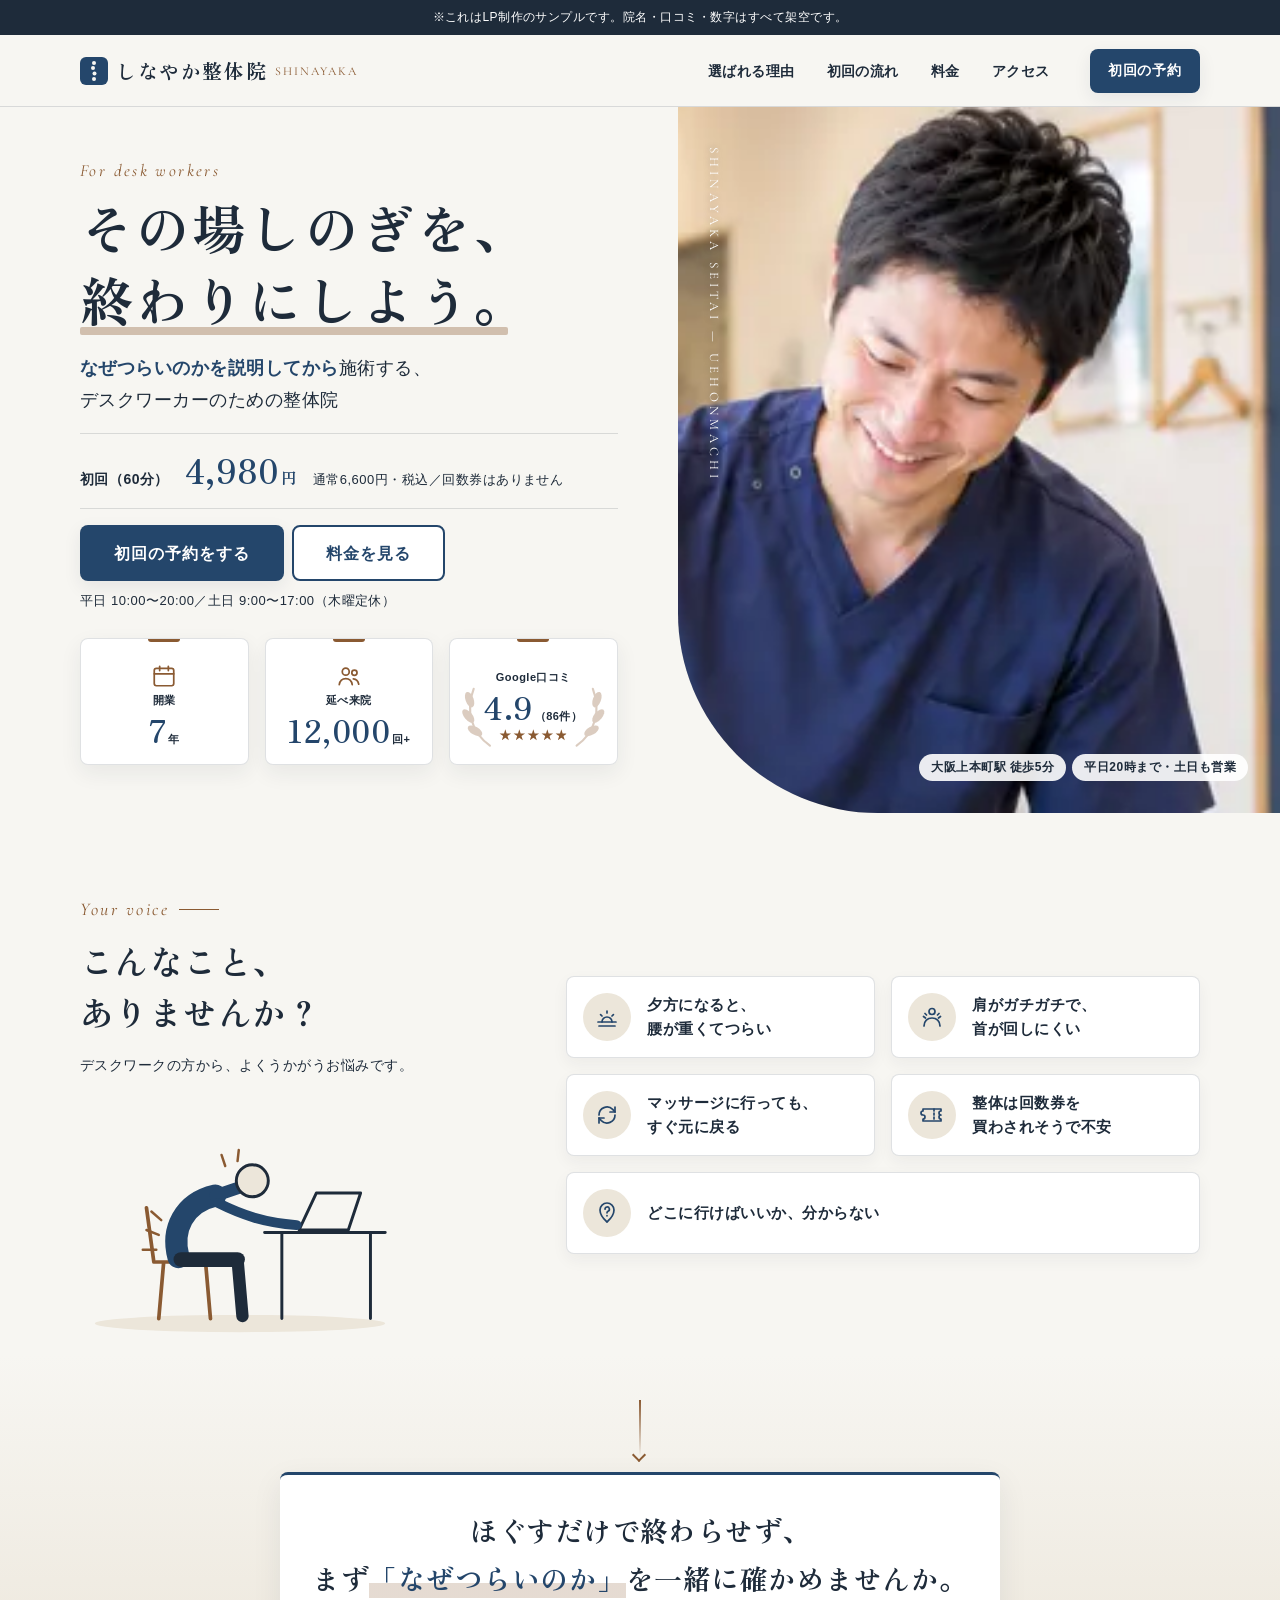
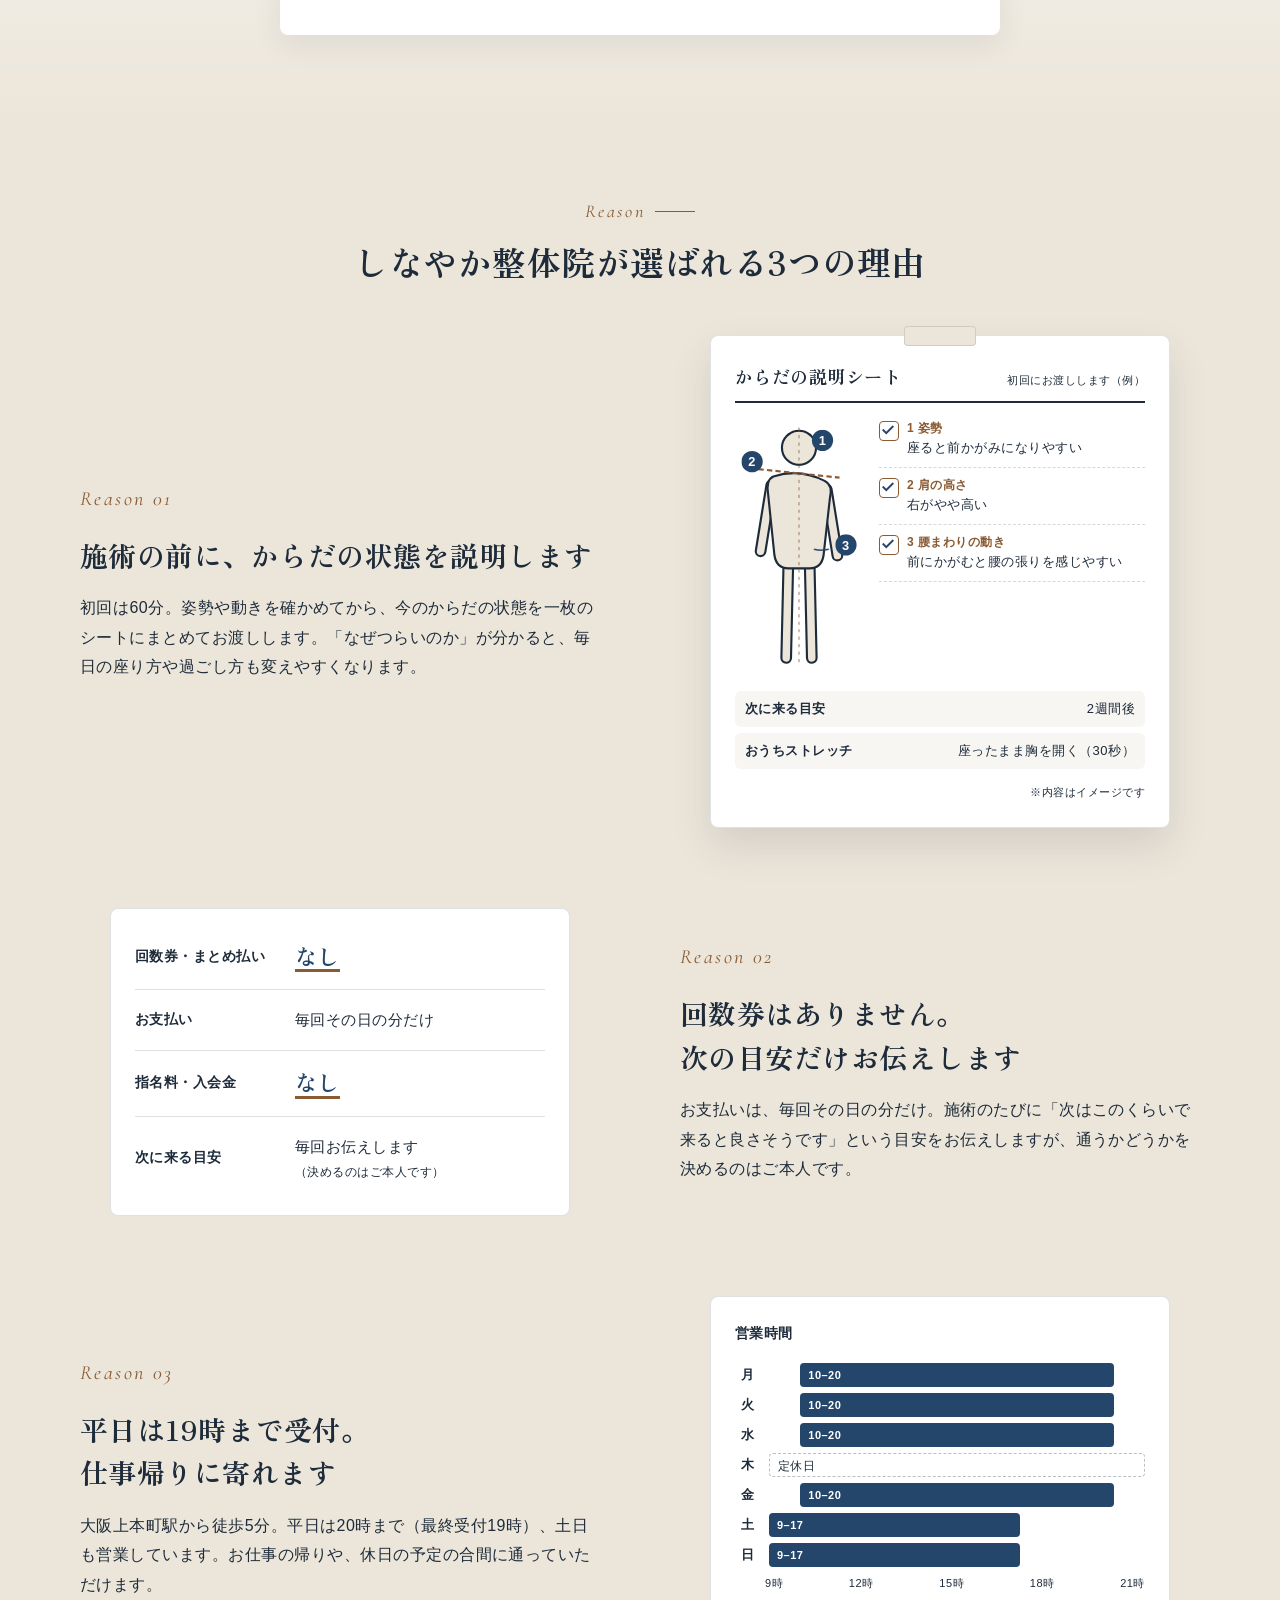
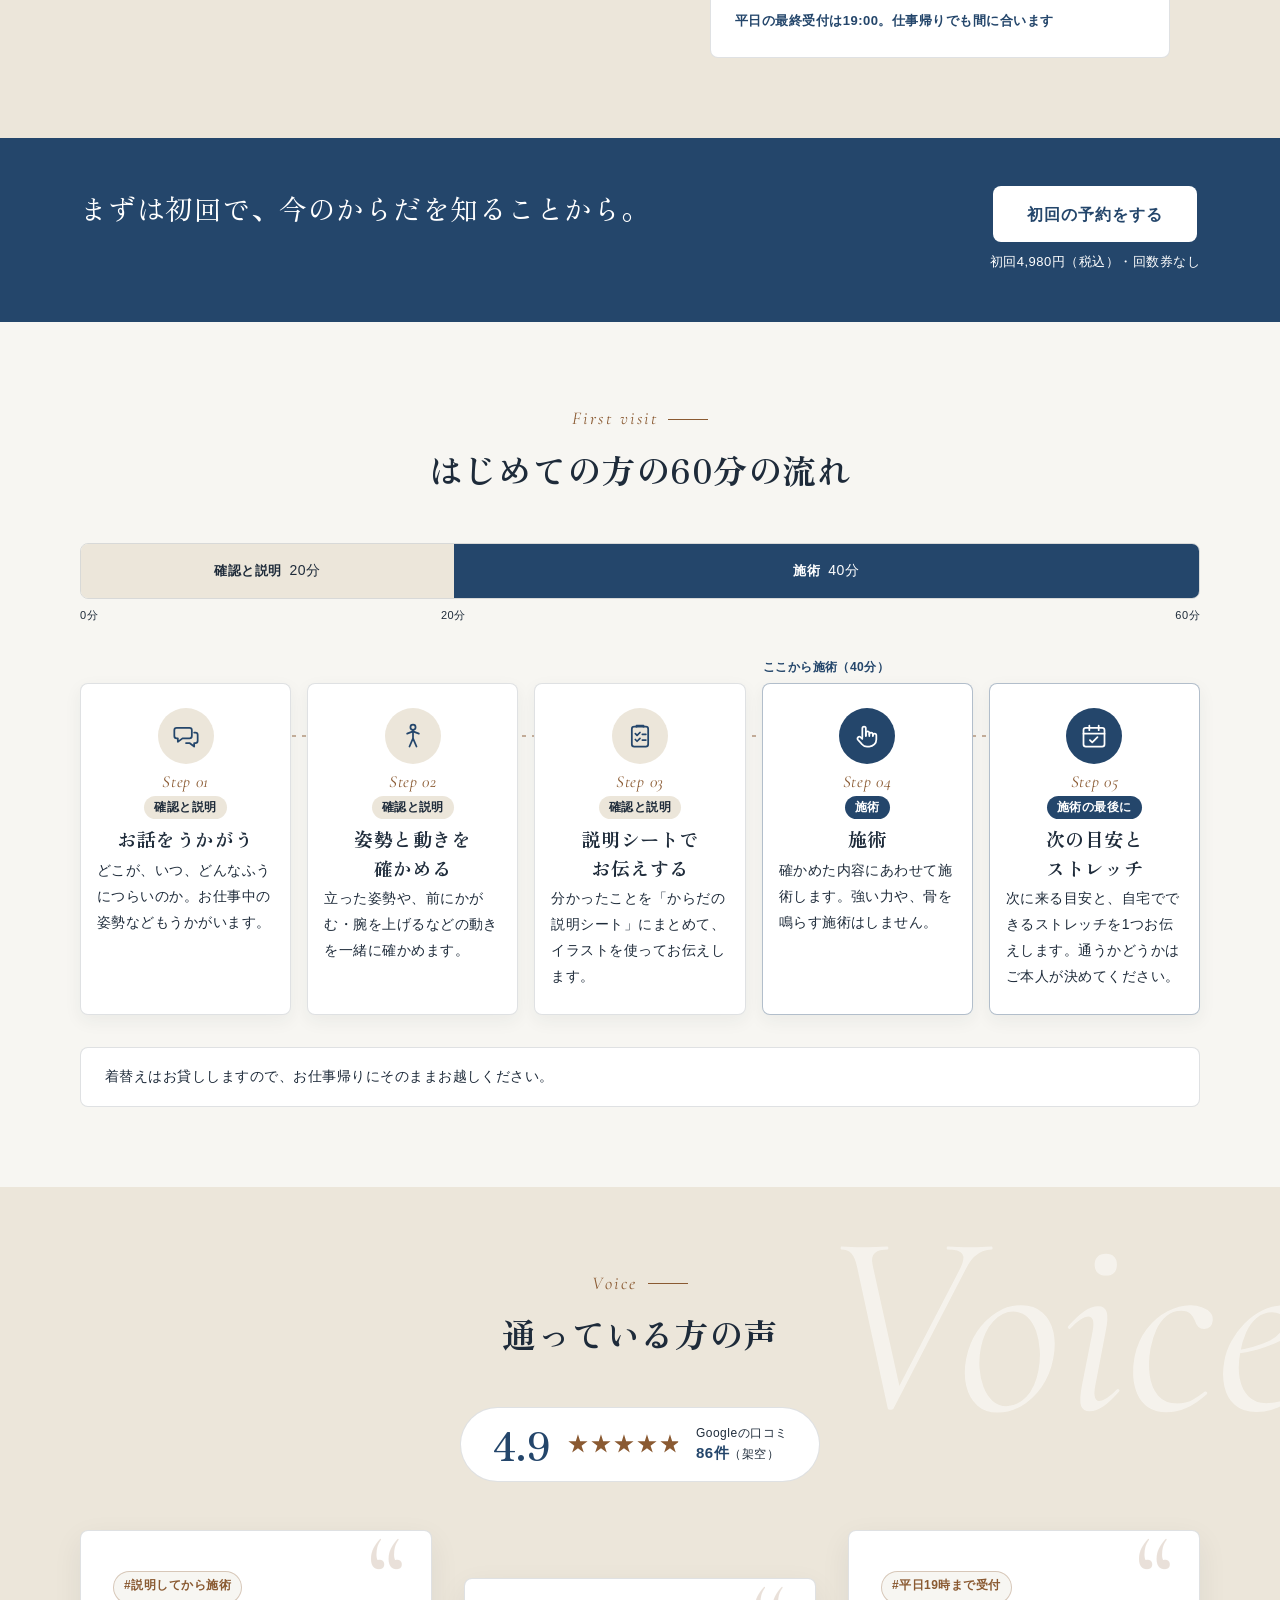
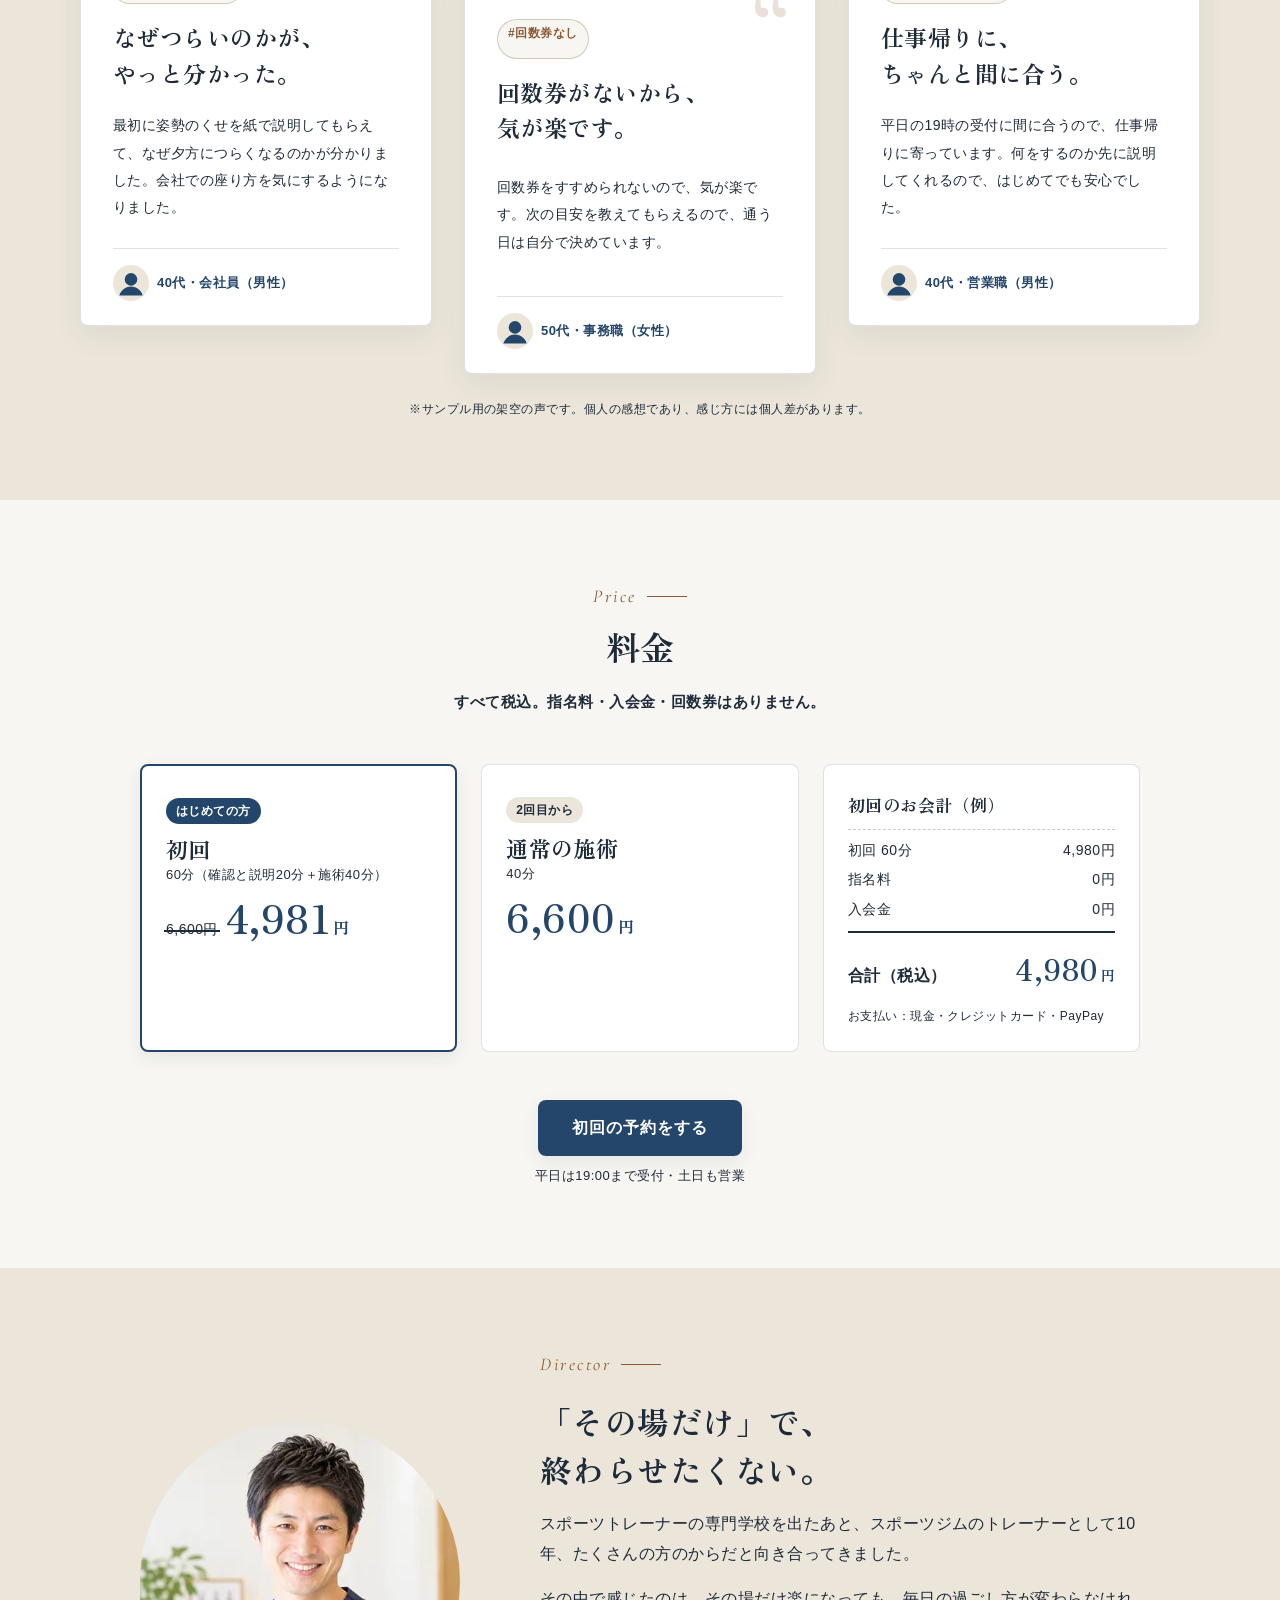
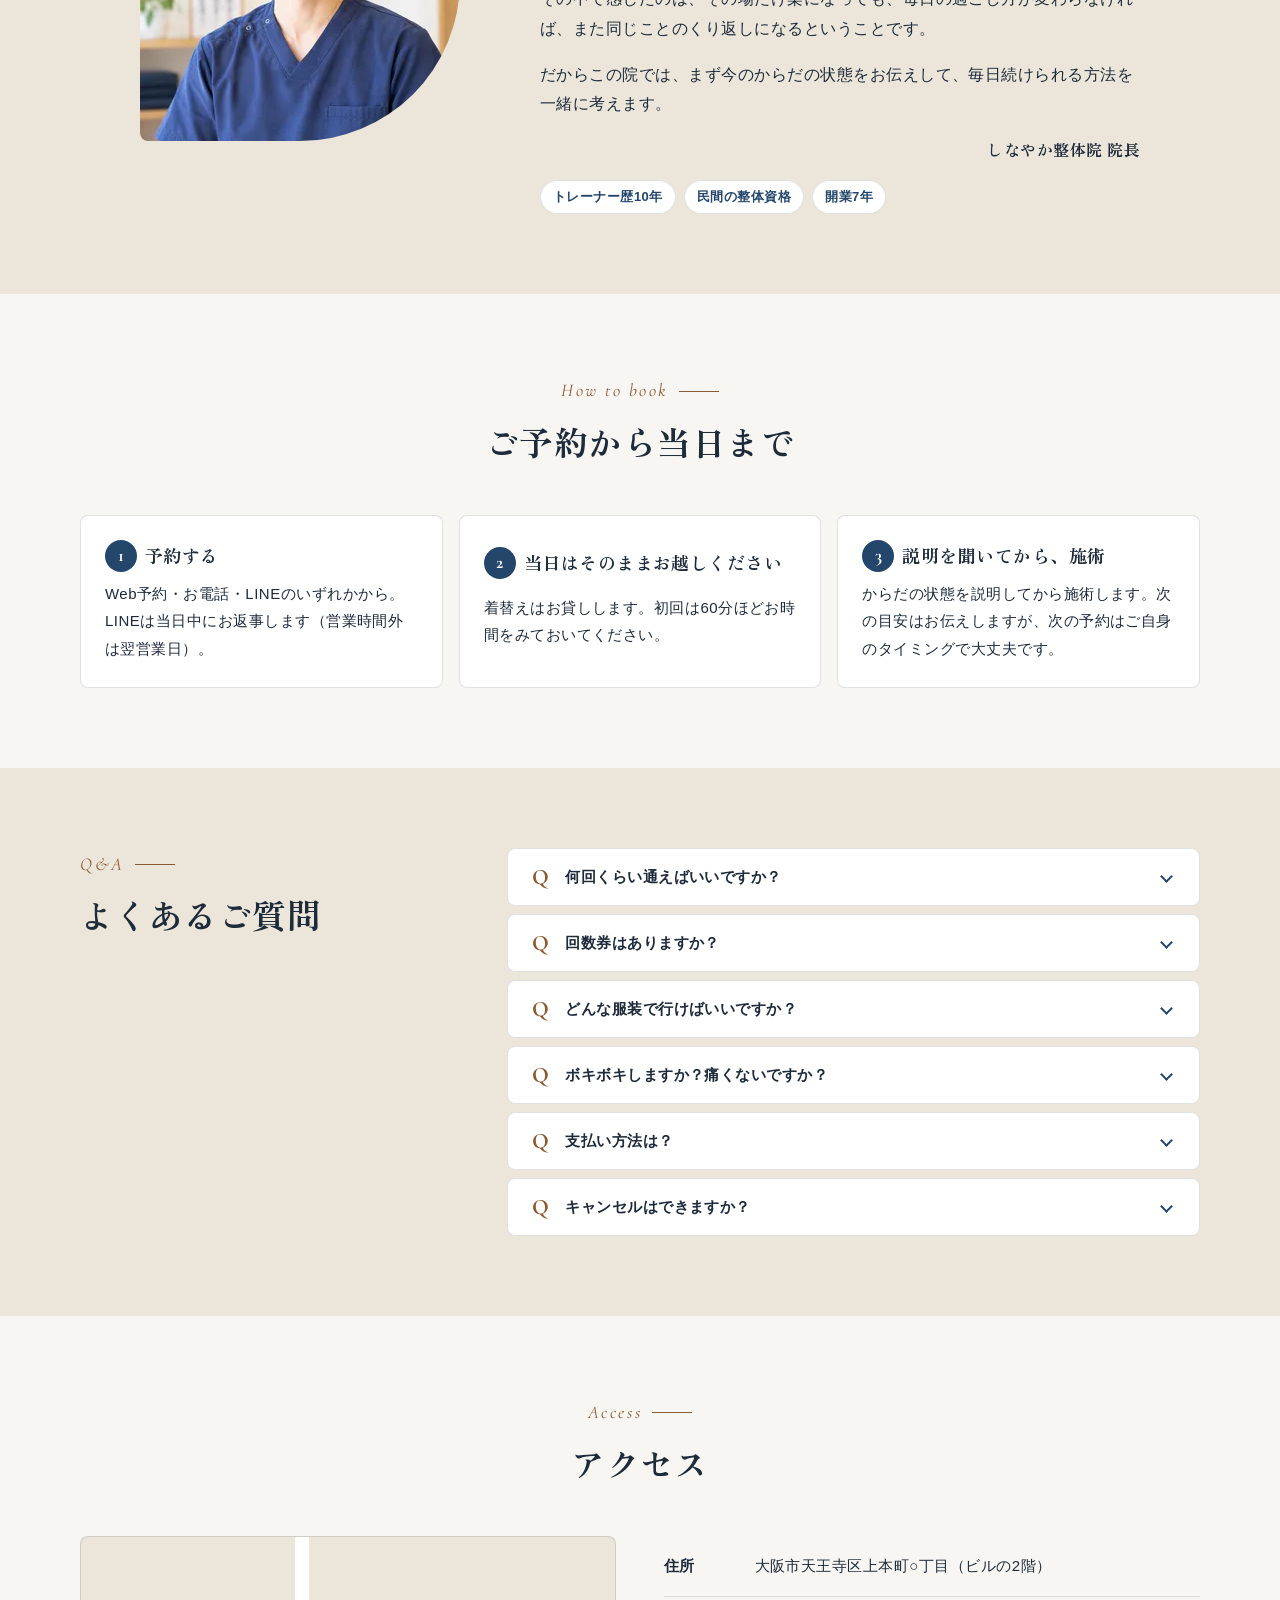
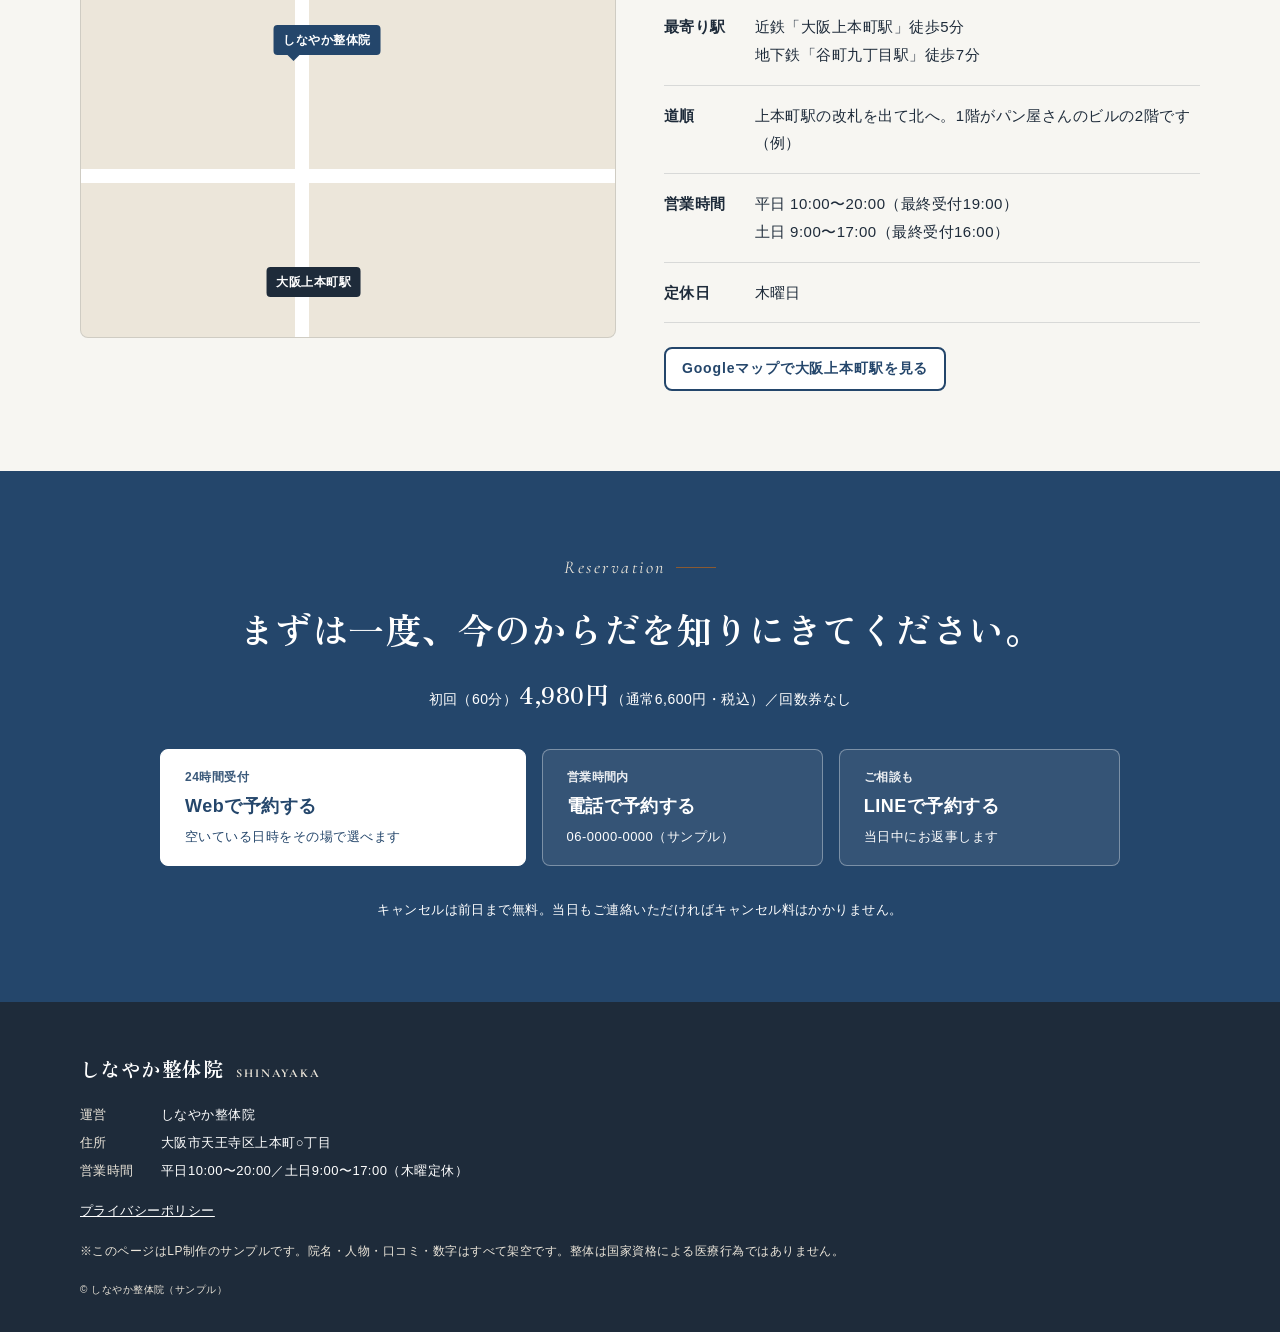
==== hirameki-lp/index.html @ 36800dfa "Add files via upload" ====
<!DOCTYPE html>
<html lang="ja">
<head>
  <meta charset="UTF-8">
  <meta name="viewport" content="width=device-width, initial-scale=1">
  <title>しなやか整体院｜大阪上本町駅 徒歩5分・平日20時まで（LP制作サンプル）</title>
  <meta name="description" content="なぜつらいのかを説明してから施術する、デスクワーカーのための整体院。初回4,980円・回数券なし。※LP制作のサンプルです。院名・口コミ・数字はすべて架空です。">
  <meta name="robots" content="noindex">
  <!-- OGP -->
  <meta property="og:type" content="website">
  <meta property="og:title" content="しなやか整体院（LP制作サンプル）">
  <meta property="og:description" content="説明してから施術する、デスクワーカーのための整体院。※架空のサンプルです">
  <meta property="og:url" content="">
  <meta property="og:image" content="img/ogp.jpg">
  <meta name="twitter:card" content="summary_large_image">
  <link rel="icon" href="data:image/svg+xml,%3Csvg xmlns='http://www.w3.org/2000/svg' viewBox='0 0 64 64'%3E%3Crect width='64' height='64' rx='12' fill='%2324466B'/%3E%3Cg fill='%23F7F6F2'%3E%3Ccircle cx='32' cy='14' r='4'/%3E%3Ccircle cx='30' cy='26' r='4'/%3E%3Ccircle cx='33' cy='38' r='4'/%3E%3Ccircle cx='32' cy='50' r='4'/%3E%3C/g%3E%3C/svg%3E">
  <link rel="preconnect" href="https://fonts.googleapis.com">
  <link rel="preconnect" href="https://fonts.gstatic.com" crossorigin>
  <link rel="preload" as="image" href="img/hero-sp-640.webp" imagesrcset="img/hero-sp-480.webp 480w, img/hero-sp-640.webp 640w, img/hero-sp-900.webp 900w" imagesizes="100vw" media="(max-width: 959px)" fetchpriority="high">
  <link rel="preload" as="image" href="img/hero-pc-720.webp" imagesrcset="img/hero-pc-560.webp 560w, img/hero-pc-720.webp 720w, img/hero-pc-1000.webp 1000w" imagesizes="50vw" media="(min-width: 960px)" fetchpriority="high">
  <!-- FONTS:START（tools/fonts.py で自動生成：使っている文字だけを、表示後に読み込む） -->
  <script>/* フォントはページが表示されたあとに読み込む（最初の表示を待たせない） */addEventListener("load",function(){["https://fonts.googleapis.com/css2?family=Zen+Old+Mincho:wght@700&display=swap&text=%26%28%29%2B%2C-.0123456789%3AABCDEFGHIJKLMNOPQRSTUVWXYZabcdefghijklmnopqrstuvwxyz%E3%80%81%E3%80%82%E3%80%8C%E3%80%8D%E3%81%82%E3%81%84%E3%81%86%E3%81%88%E3%81%8A%E3%81%8B%E3%81%8C%E3%81%8D%E3%81%8E%E3%81%8F%E3%81%90%E3%81%91%E3%81%93%E3%81%94%E3%81%95%E3%81%97%E3%81%98%E3%81%99%E3%81%9A%E3%81%9B%E3%81%9C%E3%81%9D%E3%81%9F%E3%81%A0%E3%81%A1%E3%81%A3%E3%81%A4%E3%81%A6%E3%81%A7%E3%81%A8%E3%81%AA%E3%81%AB%E3%81%AE%E3%81%AF%E3%81%B0%E3%81%B8%E3%81%BB%E3%81%BE%E3%82%81%E3%82%83%E3%82%84%E3%82%88%E3%82%89%E3%82%8A%E3%82%8B%E3%82%8C%E3%82%8F%E3%82%92%E3%82%93%E3%82%A2%E3%82%A4%E3%82%AF%E3%82%B7%E3%82%B9%E3%82%BB%E3%83%81%E3%83%83%E3%83%88%E3%83%90%E3%83%97%E3%83%9D%E3%83%A9%E3%83%AA%E3%83%AC%E3%83%BB%E3%83%BC%E4%B8%80%E4%B8%89%E4%BA%88%E4%BA%8B%E4%BB%8A%E4%BB%95%E4%BB%98%E4%BC%9A%E4%BC%9D%E4%BD%93%E4%BE%8B%E4%BE%9B%E5%86%86%E5%88%86%E5%88%9D%E5%88%A9%E5%88%B8%E5%89%8A%E5%89%8D%E5%8B%95%E5%8B%A2%E5%8F%96%E5%8F%97%E5%90%88%E5%95%8F%E5%9B%9E%E5%A0%B1%E5%A0%B4%E5%A3%B0%E5%A7%BF%E5%AE%89%E5%AF%84%E5%B8%B0%E5%B8%B8%E5%B9%B3%E5%BA%A6%E5%BD%93%E5%BE%97%E6%83%85%E6%85%8B%E6%8F%90%E6%95%B0%E6%95%B4%E6%96%99%E6%96%B9%E6%96%BD%E6%97%A5%E6%98%8E%E6%99%82%E6%9E%A0%E6%A5%BD%E6%AC%A1%E6%AD%A3%E6%B0%97%E6%B5%81%E7%8A%B6%E7%90%86%E7%94%A8%E7%94%B1%E7%9A%84%E7%9B%AE%E7%9F%A5%E7%A2%BA%E7%A4%BA%E7%AC%AC%E7%AE%A1%E7%B4%84%E7%B5%82%E7%B7%92%E8%80%85%E8%81%9E%E8%A1%93%E8%A8%82%E8%A8%88%E8%A9%B1%E8%AA%AC%E8%B3%AA%E8%B6%8A%E9%80%9A%E9%81%B8%E9%87%91%E9%95%B7%E9%96%8B%E9%96%93%E9%99%A2%E9%99%A4%EF%BC%81%EF%BC%88%EF%BC%89%EF%BC%9F","https://fonts.googleapis.com/css2?family=Cormorant+Garamond:ital,wght@1,500&display=swap&text=%26%28%29%2B%2C-.0123456789%3AABCDEFGHIJKLMNOPQRSTUVWXYZabcdefghijklmnopqrstuvwxyz%E2%80%94%E3%80%81%E3%80%82%E3%80%8C%E3%80%8D%E3%83%BB%E5%86%86%E5%88%86%E5%9B%9E%E6%9E%A0%EF%BC%81%EF%BC%88%EF%BC%89%EF%BC%9F"].forEach(function(u){var l=document.createElement("link");l.rel="stylesheet";l.href=u;document.head.appendChild(l)})});</script>
  <noscript><link rel="stylesheet" href="https://fonts.googleapis.com/css2?family=Zen+Old+Mincho:wght@700&display=swap&text=%26%28%29%2B%2C-.0123456789%3AABCDEFGHIJKLMNOPQRSTUVWXYZabcdefghijklmnopqrstuvwxyz%E3%80%81%E3%80%82%E3%80%8C%E3%80%8D%E3%81%82%E3%81%84%E3%81%86%E3%81%88%E3%81%8A%E3%81%8B%E3%81%8C%E3%81%8D%E3%81%8E%E3%81%8F%E3%81%90%E3%81%91%E3%81%93%E3%81%94%E3%81%95%E3%81%97%E3%81%98%E3%81%99%E3%81%9A%E3%81%9B%E3%81%9C%E3%81%9D%E3%81%9F%E3%81%A0%E3%81%A1%E3%81%A3%E3%81%A4%E3%81%A6%E3%81%A7%E3%81%A8%E3%81%AA%E3%81%AB%E3%81%AE%E3%81%AF%E3%81%B0%E3%81%B8%E3%81%BB%E3%81%BE%E3%82%81%E3%82%83%E3%82%84%E3%82%88%E3%82%89%E3%82%8A%E3%82%8B%E3%82%8C%E3%82%8F%E3%82%92%E3%82%93%E3%82%A2%E3%82%A4%E3%82%AF%E3%82%B7%E3%82%B9%E3%82%BB%E3%83%81%E3%83%83%E3%83%88%E3%83%90%E3%83%97%E3%83%9D%E3%83%A9%E3%83%AA%E3%83%AC%E3%83%BB%E3%83%BC%E4%B8%80%E4%B8%89%E4%BA%88%E4%BA%8B%E4%BB%8A%E4%BB%95%E4%BB%98%E4%BC%9A%E4%BC%9D%E4%BD%93%E4%BE%8B%E4%BE%9B%E5%86%86%E5%88%86%E5%88%9D%E5%88%A9%E5%88%B8%E5%89%8A%E5%89%8D%E5%8B%95%E5%8B%A2%E5%8F%96%E5%8F%97%E5%90%88%E5%95%8F%E5%9B%9E%E5%A0%B1%E5%A0%B4%E5%A3%B0%E5%A7%BF%E5%AE%89%E5%AF%84%E5%B8%B0%E5%B8%B8%E5%B9%B3%E5%BA%A6%E5%BD%93%E5%BE%97%E6%83%85%E6%85%8B%E6%8F%90%E6%95%B0%E6%95%B4%E6%96%99%E6%96%B9%E6%96%BD%E6%97%A5%E6%98%8E%E6%99%82%E6%9E%A0%E6%A5%BD%E6%AC%A1%E6%AD%A3%E6%B0%97%E6%B5%81%E7%8A%B6%E7%90%86%E7%94%A8%E7%94%B1%E7%9A%84%E7%9B%AE%E7%9F%A5%E7%A2%BA%E7%A4%BA%E7%AC%AC%E7%AE%A1%E7%B4%84%E7%B5%82%E7%B7%92%E8%80%85%E8%81%9E%E8%A1%93%E8%A8%82%E8%A8%88%E8%A9%B1%E8%AA%AC%E8%B3%AA%E8%B6%8A%E9%80%9A%E9%81%B8%E9%87%91%E9%95%B7%E9%96%8B%E9%96%93%E9%99%A2%E9%99%A4%EF%BC%81%EF%BC%88%EF%BC%89%EF%BC%9F"><link rel="stylesheet" href="https://fonts.googleapis.com/css2?family=Cormorant+Garamond:ital,wght@1,500&display=swap&text=%26%28%29%2B%2C-.0123456789%3AABCDEFGHIJKLMNOPQRSTUVWXYZabcdefghijklmnopqrstuvwxyz%E2%80%94%E3%80%81%E3%80%82%E3%80%8C%E3%80%8D%E3%83%BB%E5%86%86%E5%88%86%E5%9B%9E%E6%9E%A0%EF%BC%81%EF%BC%88%EF%BC%89%EF%BC%9F"></noscript>
  <!-- FONTS:END -->
  <style>
/* =========================================================
   しなやか整体院（架空のサンプル）
   色・フォントは CLAUDE.md「3. デザインルール」の表のみ
   ========================================================= */

:root {
  --c-bg: #F7F6F2;      /* 背景：生成りの白 */
  --c-bg2: #ECE6DA;     /* 背景2：木のような淡いベージュ */
  --c-text: #1E2B3A;    /* 文字：深い紺 */
  --c-main: #24466B;    /* メイン：紺（ボタン） */
  --c-accent: #8A5A32;  /* アクセント：木の茶（小さな英字・線・チェック） */
  --c-white: #FFFFFF;

  --f-head: "Zen Old Mincho", "Hiragino Mincho ProN", "Yu Mincho", "Noto Serif JP", serif;
  --f-body: -apple-system, BlinkMacSystemFont, "Hiragino Sans", "Hiragino Kaku Gothic ProN", "Noto Sans JP", "Yu Gothic Medium", "YuGothic", "Meiryo", sans-serif;
  --f-en: "Cormorant Garamond", "Times New Roman", serif;

  --s-1: 8px; --s-2: 16px; --s-3: 24px; --s-4: 32px; --s-5: 40px;
  --s-6: 48px; --s-8: 64px; --s-10: 80px; --s-12: 96px;
  --radius: 8px;
  --radius-pill: 999px;
  --line: 1px solid rgba(30, 43, 58, .14);
  --shadow: 0 6px 18px rgba(30, 43, 58, .08);
  --header-h: 64px;
  --w: 1120px;
  --ease: cubic-bezier(.22, .61, .36, 1);
}

*, *::before, *::after { box-sizing: border-box; }
html { scroll-behavior: smooth; -webkit-text-size-adjust: 100%; }
body {
  margin: 0;
  font-family: var(--f-body);
  font-size: 16px; line-height: 1.85; letter-spacing: .03em;
  color: var(--c-text); background: var(--c-bg);
  overflow-x: clip;
}
img { max-width: 100%; height: auto; display: block; }
a { color: inherit; }
h1, h2, h3 { font-family: var(--f-head); font-weight: 700; line-height: 1.5; margin: 0; word-break: auto-phrase; }
p { margin: 0; text-wrap: pretty; }
[hidden] { display: none !important; }
[id] { scroll-margin-top: calc(var(--header-h) + var(--s-2)); }
.nowrap { display: inline-block; }
.container { width: min(100% - var(--s-4), var(--w)); margin-inline: auto; }

/* 架空表示バー */
.notice-bar { background: var(--c-text); color: var(--c-white); font-size: 12px; line-height: 1.6; text-align: center; padding: var(--s-1) var(--s-2); }

/* ボタン */
.btn {
  display: inline-flex; align-items: center; justify-content: center; gap: var(--s-1);
  min-height: 56px; padding: 0 var(--s-4);
  border-radius: var(--radius); border: 2px solid transparent;
  font-family: var(--f-body); font-size: 16px; font-weight: 700; letter-spacing: .06em;
  text-decoration: none; white-space: nowrap; cursor: pointer;
  transition: transform .2s, box-shadow .2s, background-color .2s;
}
.btn:focus-visible { outline: 3px solid var(--c-accent); outline-offset: 3px; }
.btn--main { background: var(--c-main); color: var(--c-white); box-shadow: var(--shadow); }
.btn--main:hover { transform: translateY(-2px); box-shadow: 0 10px 22px rgba(30,43,58,.16); }
.btn--ghost { background: var(--c-white); color: var(--c-main); border-color: var(--c-main); }
.btn--ghost:hover { background: var(--c-bg2); }
.btn--sm { min-height: 44px; padding: 0 var(--s-2); font-size: 14px; }
.btn__icon { width: 20px; height: 20px; flex: none; }

/* バッジ */
.badge { display: inline-flex; align-items: center; gap: 6px; padding: 4px 12px; border-radius: var(--radius-pill); font-size: 13px; font-weight: 700; line-height: 1.6; }
.badge--line { background: var(--c-white); color: var(--c-main); border: var(--line); }
.badge--note { background: var(--c-bg2); color: var(--c-text); }

/* カード */
.card { background: var(--c-white); border: var(--line); border-radius: var(--radius); padding: var(--s-4) var(--s-3); }

/* セクション見出し：左に背骨のライン */
.section { padding: var(--s-10) 0; }
.section--alt { background: var(--c-bg2); }
.section-head { margin-bottom: var(--s-6); display: grid; gap: var(--s-1); }
.section-head--center { text-align: center; justify-items: center; }
.section-head__en { font-family: var(--f-en); font-size: 18px; font-style: italic; letter-spacing: .14em; color: var(--c-accent); }
.section-head__title { font-size: clamp(24px, 5.6vw, 34px); }

/* 背骨のライン（点が縦に並ぶ） */
.spine {
  display: block; width: 10px;
  background: radial-gradient(circle, var(--c-accent) 0 3px, transparent 3.5px) center top / 10px 14px repeat-y;
  opacity: .55;
}

/* =========================================================
   ヘッダー
   ========================================================= */
.header {
  position: sticky; top: 0; z-index: 50; height: var(--header-h);
  background: rgba(247, 246, 242, .92);
  backdrop-filter: blur(8px); -webkit-backdrop-filter: blur(8px);
  border-bottom: var(--line);
}
.header__inner { height: 100%; display: flex; align-items: center; justify-content: space-between; gap: var(--s-2); }
.logo { display: flex; align-items: center; gap: var(--s-1); text-decoration: none; flex-shrink: 0; }
.logo__mark { width: 28px; height: 28px; flex: none; }
.logo__ja { font-family: var(--f-head); font-size: 20px; font-weight: 700; letter-spacing: .08em; white-space: nowrap; }
.logo__en { font-family: var(--f-en); font-size: 12px; letter-spacing: .16em; color: var(--c-accent); white-space: nowrap; }
.nav { display: none; }
.nav__list { display: flex; gap: var(--s-4); list-style: none; margin: 0; padding: 0; }
.nav__link { font-size: 14px; font-weight: 700; text-decoration: none; }
.nav__link:hover { color: var(--c-accent); }
.header .btn { flex-shrink: 0; }
@media (max-width: 459px) { .logo__en { display: none; } }
@media (min-width: 960px) {
  .nav { display: flex; align-items: center; gap: var(--s-5); }
  .header__cta-sp { display: none; }
}

/* =========================================================
   ファーストビュー
   ========================================================= */
.fv { position: relative; padding: var(--s-5) 0 var(--s-8); overflow: hidden; isolation: isolate; }
.fv::before { /* 木目のように淡い帯 */
  content: ""; position: absolute; z-index: -1; inset: 0 0 0 auto; width: 46%;
  background: var(--c-bg2);
  display: none;
}
.fv__inner { display: grid; gap: var(--s-6); align-items: center; }
.fv__badges { display: flex; flex-wrap: wrap; gap: var(--s-1); margin-bottom: var(--s-3); }
.fv__title {
  font-size: clamp(32px, 8.6vw, 56px); line-height: 1.4; letter-spacing: .04em;
  animation: settle 1s var(--ease) both;
}
.fv__lead { margin-top: var(--s-2); font-size: clamp(15px, 3.9vw, 18px); line-height: 1.8; }
.fv__lead strong { color: var(--c-main); }
.fv__offer {
  display: flex; flex-wrap: wrap; align-items: baseline; gap: 4px var(--s-2);
  margin-top: var(--s-3); padding: var(--s-2) 0; border-top: var(--line); border-bottom: var(--line);
}
.fv__price-label { font-size: 14px; font-weight: 700; }
.fv__price { font-family: var(--f-head); font-size: 34px; font-weight: 700; color: var(--c-main); line-height: 1.2; font-variant-numeric: tabular-nums; }
.fv__price small { font-size: 15px; margin-left: 2px; }
.fv__price-note { font-size: 13px; }
.fv__cta { display: grid; gap: var(--s-1); margin-top: var(--s-3); }
.fv__hours { margin-top: var(--s-1); font-size: 13px; }

.stats { display: grid; grid-template-columns: repeat(3, 1fr); gap: var(--s-1); margin: var(--s-4) 0 0; padding: 0; list-style: none; }
.stats__item { border-left: 2px solid var(--c-accent); padding: 2px 0 2px var(--s-1); line-height: 1.4; }
.stats__label { display: block; font-size: 11px; }
.stats__num { display: block; font-family: var(--f-head); font-size: 24px; font-weight: 700; color: var(--c-main); font-variant-numeric: tabular-nums; }
.stats__unit { font-size: 12px; margin-left: 2px; }
.stats__note { display: block; font-size: 10px; }

/* 説明シート（写真の代わりに、一番の強みを形で見せる） */
.sheet {
  position: relative; margin: 0;
  background: var(--c-white); border: var(--line); border-radius: var(--radius);
  box-shadow: 0 18px 40px rgba(30, 43, 58, .12);
  padding: var(--s-3) var(--s-3) var(--s-3) var(--s-3);
  max-width: 460px; width: 100%; justify-self: center;
}
.sheet::before { /* 紙のクリップ */
  content: ""; position: absolute; top: -10px; left: 50%; transform: translateX(-50%);
  width: 72px; height: 20px; border-radius: 4px; background: var(--c-bg2); border: var(--line);
}
.sheet__head { display: flex; justify-content: space-between; align-items: baseline; gap: var(--s-1); border-bottom: 2px solid var(--c-text); padding-bottom: var(--s-1); }
.sheet__title { font-family: var(--f-head); font-size: 18px; font-weight: 700; }
.sheet__meta { font-size: 11px; }
.sheet__body { display: grid; grid-template-columns: 72px 1fr; gap: var(--s-2); margin-top: var(--s-2); }
.sheet__figure { position: relative; height: 100%; min-height: 200px; }
.sheet__figure svg { width: 100%; height: 100%; }
.sheet__list { list-style: none; margin: 0; padding: 0; display: grid; gap: var(--s-1); align-content: start; }
.sheet__item { display: grid; grid-template-columns: 20px 1fr; gap: var(--s-1); font-size: 13px; line-height: 1.6; border-bottom: 1px dashed rgba(30,43,58,.18); padding-bottom: var(--s-1); }
.sheet__item b { display: block; font-size: 12px; color: var(--c-accent); }
.sheet__check { width: 20px; height: 20px; border: 1.5px solid var(--c-accent); border-radius: 4px; position: relative; margin-top: 2px; }
.sheet__check::after {
  content: ""; position: absolute; left: 5px; top: 1px; width: 6px; height: 11px;
  border-right: 2.5px solid var(--c-main); border-bottom: 2.5px solid var(--c-main);
  transform: rotate(45deg); transform-origin: center;
}
.sheet__foot { margin-top: var(--s-2); display: grid; gap: 6px; font-size: 13px; }
.sheet__foot div { display: flex; justify-content: space-between; gap: var(--s-1); background: var(--c-bg); border-radius: 6px; padding: 6px 10px; }
.sheet__foot dt { font-weight: 700; }
.sheet__foot dd { margin: 0; text-align: right; }
.sheet__caption { margin-top: var(--s-1); font-size: 11px; text-align: right; }

@media (min-width: 600px) {
  .fv__cta { grid-template-columns: auto auto; justify-content: start; }
}
@media (min-width: 960px) {
  .header { --header-h: 72px; height: 72px; }
  .fv { padding: var(--s-8) 0 var(--s-10); }
  .fv::before { display: block; }
  .fv__inner { grid-template-columns: 1.15fr .85fr; gap: var(--s-8); }
  .fv__title { font-size: clamp(42px, 4vw, 54px); }
  .stats { max-width: 520px; }
  .stats__num { font-size: 30px; }
}

/* =========================================================
   動き（3種類だけ：背骨のラインが引かれる／チェックが順に入る／ふわっと浮かぶ）
   ========================================================= */
@keyframes settle { from { opacity: .4; transform: translateY(6px); } to { opacity: 1; transform: none; } }
@keyframes rise { from { opacity: 0; transform: translateY(12px); } to { opacity: 1; transform: none; } }
@keyframes draw { from { stroke-dashoffset: var(--len); } to { stroke-dashoffset: 0; } }
@keyframes pop { from { opacity: 0; transform: rotate(45deg) scale(.4); } to { opacity: 1; transform: rotate(45deg) scale(1); } }
.fv__lead, .fv__offer { animation: rise .8s var(--ease) both .25s; }
.fv__cta, .fv__hours { animation: rise .8s var(--ease) both .35s; }
.stats { animation: rise .8s var(--ease) both .45s; }
.sheet { animation: rise 1s var(--ease) both .3s; }
.spine-path { stroke-dasharray: var(--len); animation: draw 1.4s var(--ease) both .6s; }
.spine-dot { animation: rise .5s var(--ease) both; animation-delay: calc(.8s + var(--i) * .12s); }
.sheet__check::after { animation: pop .35s var(--ease) both; animation-delay: calc(1.3s + var(--i) * .35s); }

@media (prefers-reduced-motion: reduce) {
  *, *::before, *::after { animation: none !important; transition: none !important; }
  html { scroll-behavior: auto; }
}

/* --- ステップ2の見直しで修正：320pxでヘッダーのボタンがはみ出すので、小さい画面ではロゴを少し小さく --- */
@media (max-width: 374px) {
  .logo__ja { font-size: 17px; letter-spacing: .04em; }
  .logo__mark { width: 24px; height: 24px; }
  .header .btn--sm { padding: 0 12px; font-size: 13px; }
}
.sheet__head { flex-wrap: wrap; }
.sheet__title { white-space: nowrap; }
@media (max-width: 459px) {
  .sheet { padding: var(--s-3) var(--s-2); }
  .sheet__body { grid-template-columns: 52px 1fr; }
  .sheet__foot div { flex-direction: column; gap: 0; }
  .sheet__foot dd { text-align: left; }
}

/* =========================================================
   写真入りのファーストビュー（おしゃれ寄りに組み替え）
   ========================================================= */
.fv { padding: 0 0 var(--s-6); }
.fv::before { display: none !important; }
.fv__photo { position: relative; aspect-ratio: 16 / 9; overflow: hidden; background: var(--c-bg2); }
.fv__photo picture, .fv__photo img { display: block; width: 100%; height: 100%; }
.fv__photo img { object-fit: cover; object-position: 50% 30%; animation: photo-in 1.6s var(--ease) both; }
@keyframes photo-in { from { transform: scale(1.06); } to { transform: none; } }
.fv__photo::after { /* 文字を読みやすくする、ごく薄い影 */
  content: ""; position: absolute; inset: auto 0 0 0; height: 40%;
  background: linear-gradient(to top, rgba(30,43,58,.35), transparent);
  pointer-events: none;
}
.fv__badges { position: absolute; z-index: 1; left: var(--s-2); bottom: 12px; margin: 0; gap: 6px; }
.badge--glass { background: rgba(255, 255, 255, .9); color: var(--c-text); border: 0; font-size: 12px; }
.fv__vertical { display: none; }
.fv__inner { margin-top: var(--s-3); }
.fv__en { font-family: var(--f-en); font-style: italic; font-size: 17px; letter-spacing: .14em; color: var(--c-accent); margin-bottom: 4px; }
.fv__title { font-size: clamp(30px, 8.2vw, 56px); }
.fv__offer { margin-top: var(--s-2); }
.fv__cta { margin-top: var(--s-2); }

@media (min-width: 960px) {
  .fv { min-height: 640px; padding: var(--s-10) 0 var(--s-10); display: flex; align-items: center; }
  .fv__photo {
    position: absolute; top: 0; right: 0; bottom: 0; width: 47%;
    aspect-ratio: auto; border-bottom-left-radius: 200px;
  }
  .fv__photo::after { display: none; }
  .fv__photo img { object-position: 50% 25%; }
  .fv__badges { left: auto; right: var(--s-4); bottom: var(--s-4); }
  .fv__vertical {
    display: block; position: absolute; z-index: 1; top: var(--s-5); left: var(--s-3);
    writing-mode: vertical-rl; font-family: var(--f-en); font-size: 13px; letter-spacing: .32em;
    color: var(--c-white); text-shadow: 0 1px 6px rgba(30,43,58,.35);
  }
  .fv__inner { margin-top: 0; width: min(100% - var(--s-4), var(--w)); }
  .fv__text { max-width: 50%; }
  .fv__title { font-size: clamp(44px, 4.2vw, 60px); line-height: 1.35; }
}

/* =========================================================
   説明シートのセクション
   ========================================================= */
.intro { padding: var(--s-10) 0; background: var(--c-bg2); }
.intro__inner { display: grid; gap: var(--s-6); align-items: center; }
.intro__text { display: grid; gap: var(--s-2); min-width: 0; }
.intro__title { font-size: clamp(24px, 5.6vw, 34px); }
.intro .sheet { animation: none; }
@media (min-width: 960px) {
  .intro__inner { grid-template-columns: 1fr 1fr; gap: var(--s-10); }
}
/* --- 見直しで修正 --- */
@media (min-width: 960px) { .fv__inner { grid-template-columns: 1fr; } .fv__text { max-width: 48%; } }
@media (max-width: 959px) {
  .fv__photo { aspect-ratio: 2 / 1; }
  .fv__en { display: none; }
  .fv__inner { margin-top: var(--s-2); }
  .fv__lead { margin-top: var(--s-1); font-size: 15px; }
  .fv__offer { padding: var(--s-1) 0; }
  .fv__price { font-size: 30px; }
}
@media (min-width: 960px) { .fv { padding: var(--s-6) 0; min-height: 600px; } .stats { margin-top: var(--s-3); } }

/* =========================================================
   お悩み
   ========================================================= */
.worries__inner { display: grid; gap: var(--s-4); }
.worries .section-head { margin-bottom: 0; }
.worries__list { list-style: none; margin: 0; padding: 0; display: grid; gap: 0; border-top: var(--line); }
.worries__list li {
  position: relative; padding: var(--s-2) 0 var(--s-2) var(--s-4);
  border-bottom: var(--line); font-size: 16px; font-weight: 700;
}
.worries__list li::before { /* 背骨の点 */
  content: ""; position: absolute; left: 6px; top: 50%; width: 10px; height: 10px; margin-top: -5px;
  border-radius: 50%; background: var(--c-accent);
}
.worries__bridge { font-family: var(--f-head); font-size: clamp(20px, 4.8vw, 26px); line-height: 1.7; color: var(--c-main); }
@media (min-width: 960px) {
  .worries__inner { grid-template-columns: 1fr 1.3fr; column-gap: var(--s-10); align-items: start; }
  .worries__bridge { grid-column: 1 / -1; text-align: center; margin-top: var(--s-4); }
}

/* =========================================================
   選ばれる理由
   ========================================================= */
.reason__list { display: grid; gap: var(--s-10); }
.reason__item { display: grid; gap: var(--s-4); align-items: center; }
.reason__text { display: grid; gap: var(--s-2); min-width: 0; }
.reason__no { font-family: var(--f-en); font-style: italic; font-size: 20px; letter-spacing: .12em; color: var(--c-accent); }
.reason__title { font-size: clamp(21px, 5.2vw, 28px); line-height: 1.55; }
.reason__visual { min-width: 0; display: grid; justify-items: center; }
.reason .sheet { animation: none; }
@media (min-width: 960px) {
  .reason__item { grid-template-columns: 1fr 1fr; gap: var(--s-10); }
  .reason__item--rev .reason__text { order: 2; }
}

/* お約束の表 */
.policy { margin: 0; width: 100%; max-width: 460px; display: grid; gap: 0; padding: var(--s-2) var(--s-3); }
.policy div { display: grid; grid-template-columns: 9em 1fr; gap: var(--s-2); align-items: center; padding: var(--s-2) 0; border-bottom: var(--line); }
.policy div:last-child { border-bottom: 0; }
.policy dt { font-size: 14px; font-weight: 700; }
.policy dd { margin: 0; font-size: 15px; }
.policy dd small { display: block; font-size: 12px; }
.policy__mark { display: inline-block; font-family: var(--f-head); font-size: 22px; font-weight: 700; color: var(--c-main); border-bottom: 3px solid var(--c-accent); line-height: 1.3; }

/* 営業時間の表（9時〜21時を実際の比率で） */
.week { width: 100%; max-width: 460px; padding: var(--s-3); }
.week__cap { font-size: 14px; font-weight: 700; margin-bottom: var(--s-2); }
.week__list { list-style: none; margin: 0; padding: 0; display: grid; gap: 6px; }
.week__list li { display: grid; grid-template-columns: 2em 1fr; align-items: center; gap: var(--s-1); font-size: 13px; }
.week__list li > span { font-weight: 700; text-align: center; }
.week__list b {
  position: relative; display: block; height: 24px; border-radius: 4px;
  margin-left: calc((var(--s) - 9) / 12 * 100%); width: calc((var(--e) - var(--s)) / 12 * 100%);
  background: var(--c-main); color: var(--c-white); font-size: 11px; font-weight: 700; line-height: 24px; padding-left: 8px;
  font-variant-numeric: tabular-nums;
}
.week__off em { font-style: normal; font-size: 12px; height: 24px; line-height: 24px; padding-left: 8px; border: 1px dashed rgba(30,43,58,.3); border-radius: 4px; }
.week__scale { display: flex; justify-content: space-between; margin: 6px 0 0 calc(2em + var(--s-1)); font-size: 11px; }
.week__note { margin-top: var(--s-2); font-size: 13px; font-weight: 700; color: var(--c-main); }

/* =========================================================
   途中CTA
   ========================================================= */
.mid-cta { background: var(--c-main); color: var(--c-white); padding: var(--s-6) 0; }
.mid-cta__inner { display: grid; gap: var(--s-3); justify-items: center; text-align: center; }
.mid-cta__lead { font-family: var(--f-head); font-size: clamp(20px, 5vw, 28px); line-height: 1.6; }
.mid-cta__action { display: grid; gap: var(--s-1); justify-items: center; }
.mid-cta__note { font-size: 13px; }
.btn--light { background: var(--c-white); color: var(--c-main); }
.btn--light:hover { background: var(--c-bg); transform: translateY(-2px); }
@media (min-width: 960px) {
  .mid-cta__inner { grid-template-columns: 1fr auto; text-align: left; justify-items: start; }
}
@media (max-width: 459px) {
  .policy { padding: var(--s-1) var(--s-2); }
  .policy div { grid-template-columns: 1fr auto; }
  .policy dd { text-align: right; }
}

/* =========================================================
   初回60分の流れ
   ========================================================= */
.split { display: flex; max-width: 880px; margin-inline: auto; height: 56px; border-radius: var(--radius); overflow: hidden; border: var(--line); }
.split__seg { flex: var(--m) 0 0; display: flex; align-items: center; justify-content: center; gap: 8px; font-size: 14px; font-variant-numeric: tabular-nums; }
.split__seg b { font-size: 13px; }
.split__seg--a { background: var(--c-bg2); color: var(--c-text); }
.split__seg--b { background: var(--c-main); color: var(--c-white); }
.split__scale { position: relative; max-width: 880px; margin: 6px auto 0; height: 18px; font-size: 11px; }
.split__scale span { position: absolute; top: 0; }
.split__scale span:nth-child(1) { left: 0; }
.split__scale span:nth-child(2) { left: calc(100% / 3); transform: translateX(-50%); }
.split__scale span:nth-child(3) { right: 0; }

.steps { list-style: none; margin: var(--s-6) auto 0; padding: 0; max-width: 880px; display: grid; gap: 0; counter-reset: step; position: relative; }
.steps::before { /* 背骨のような縦の線 */
  content: ""; position: absolute; left: 19px; top: 20px; bottom: 20px; width: 2px;
  background: repeating-linear-gradient(to bottom, var(--c-accent) 0 4px, transparent 4px 10px); opacity: .5;
}
.steps__item { counter-increment: step; position: relative; padding: 0 0 var(--s-4) 64px; min-width: 0; }
.steps__item:last-child { padding-bottom: 0; }
.steps__item::before {
  content: counter(step); position: absolute; left: 0; top: 0;
  width: 40px; height: 40px; border-radius: 50%; display: grid; place-items: center;
  font-family: var(--f-en); font-size: 20px; line-height: 1;
  background: var(--c-bg2); color: var(--c-text); border: var(--line);
}
.steps__item[data-part="b"]::before { background: var(--c-main); color: var(--c-white); border-color: var(--c-main); }
.steps__part { font-size: 12px; font-weight: 700; color: var(--c-accent); }
.steps__title { font-size: 19px; margin: 2px 0 4px; }
.steps__item p:last-child { font-size: 15px; }
.flow__note { max-width: 880px; margin: var(--s-4) auto 0; padding: var(--s-2) var(--s-3); background: var(--c-white); border: var(--line); border-radius: var(--radius); font-size: 14px; }
@media (max-width: 459px) { .split__seg b { display: none; } .split__seg--a::before { content: "確認"; font-weight: 700; font-size: 12px; } .split__seg--b::before { content: "施術"; font-weight: 700; font-size: 12px; } }
@media (min-width: 960px) {
  .steps { max-width: none; grid-template-columns: repeat(5, 1fr); gap: var(--s-3); }
  .steps::before { left: 20px; right: 20px; top: 19px; bottom: auto; width: auto; height: 2px;
    background: repeating-linear-gradient(to right, var(--c-accent) 0 4px, transparent 4px 10px); }
  .steps__item { padding: 56px 0 0; }
  .steps__item::before { left: 0; }
  .split, .split__scale, .flow__note { max-width: none; }
}
@media (min-width: 960px) { .steps::before { right: calc((100% - 4 * var(--s-3)) / 5 - 20px); } }

/* --- 説明シートの図を「人のシルエット＋番号」に変更（背骨の点は分かりにくいため） --- */
.sheet__body { grid-template-columns: 104px 1fr; align-items: start; }
.sheet__figure { min-height: 0; }
.sheet__figure svg { display: block; width: 100%; height: auto; }
.sheet__figure text { font-family: var(--f-body); }
.mark { animation: mark-in .4s var(--ease) both; animation-delay: calc(.4s + var(--i) * .35s); transform-box: fill-box; transform-origin: center; }
@keyframes mark-in { from { opacity: 0; transform: scale(.4); } to { opacity: 1; transform: none; } }
.sheet__check::after { animation-delay: calc(.4s + var(--i) * .35s); }
@media (max-width: 459px) { .sheet__body { grid-template-columns: 84px 1fr; } }
.sheet__body { grid-template-columns: 128px 1fr; }
@media (max-width: 459px) { .sheet__body { grid-template-columns: 100px 1fr; } }

/* =========================================================
   お客様の声
   ========================================================= */
.voice__list { display: grid; gap: var(--s-3); }
.voice-card { margin: 0; background: var(--c-white); border: var(--line); border-radius: var(--radius); padding: var(--s-4) var(--s-3) var(--s-3); position: relative; display: grid; gap: var(--s-2); }
.voice-card::before { content: "“"; position: absolute; top: 4px; left: var(--s-2); font-family: var(--f-en); font-size: 56px; line-height: 1; color: var(--c-accent); opacity: .5; }
.voice-card blockquote { margin: 0; font-size: 15px; line-height: 1.9; }
.voice-card figcaption { font-size: 13px; font-weight: 700; color: var(--c-main); border-top: var(--line); padding-top: var(--s-1); }
.voice__note { margin-top: var(--s-3); font-size: 12px; text-align: center; }
@media (min-width: 960px) { .voice__list { grid-template-columns: repeat(3, 1fr); } }

/* =========================================================
   料金
   ========================================================= */
.price__lead { font-size: 15px; font-weight: 700; margin-top: var(--s-1); }
.price__grid { display: grid; gap: var(--s-3); max-width: 1000px; margin-inline: auto; }
.price-card { position: relative; background: var(--c-white); border: var(--line); border-radius: var(--radius); padding: var(--s-4) var(--s-3); display: grid; gap: var(--s-1); align-content: start; }
.price-card--first { border: 2px solid var(--c-main); box-shadow: var(--shadow); }
.price-card__tag { justify-self: start; font-size: 12px; font-weight: 700; padding: 2px 10px; border-radius: var(--radius-pill); background: var(--c-main); color: var(--c-white); }
.price-card__tag--plain { background: var(--c-bg2); color: var(--c-text); }
.price-card__name { font-size: 22px; }
.price-card__name small { display: block; font-family: var(--f-body); font-size: 13px; font-weight: 400; }
.price-card__price { display: flex; align-items: baseline; gap: var(--s-1); font-variant-numeric: tabular-nums; }
.price-card__price s { font-size: 14px; }
.price-card__price span { font-family: var(--f-head); font-size: 40px; font-weight: 700; color: var(--c-main); line-height: 1.2; }
.price-card__price small { font-size: 16px; margin-left: 2px; }

.bill { background: var(--c-white); border: var(--line); border-radius: var(--radius); padding: var(--s-3); font-variant-numeric: tabular-nums;
  background-image: linear-gradient(var(--c-white), var(--c-white)); }
.bill__head { font-family: var(--f-head); font-weight: 700; font-size: 17px; padding-bottom: var(--s-1); border-bottom: 1px dashed rgba(30,43,58,.25); }
.bill__list { margin: var(--s-1) 0 0; display: grid; gap: 4px; }
.bill__list div { display: flex; justify-content: space-between; font-size: 14px; }
.bill__list dd { margin: 0; }
.bill__total { display: flex; justify-content: space-between; align-items: baseline; margin-top: var(--s-1); padding-top: var(--s-1); border-top: 2px solid var(--c-text); font-weight: 700; }
.bill__sum { font-family: var(--f-head); font-size: 30px; color: var(--c-main); }
.bill__sum small { font-size: 14px; margin-left: 2px; }
.bill__pay { margin-top: var(--s-1); font-size: 12px; }
.inline-cta { display: grid; justify-items: center; gap: var(--s-1); margin-top: var(--s-6); }
.inline-cta__note { font-size: 13px; }
@media (min-width: 960px) { .price__grid { grid-template-columns: 1fr 1fr 1fr; } }

/* =========================================================
   院長紹介
   ========================================================= */
.director__inner { display: grid; gap: var(--s-5); align-items: center; max-width: 1000px; }
.director__photo { justify-self: center; width: 240px; }
.director__photo img { width: 100%; aspect-ratio: 1; object-fit: cover; border-radius: 50% 50% 50% 8px; }
.director__text { display: grid; gap: var(--s-2); min-width: 0; }
.director__title { font-size: clamp(24px, 5.6vw, 32px); }
.director__sign { font-family: var(--f-head); font-weight: 700; text-align: right; }
.director__tags { list-style: none; margin: 0; padding: 0; display: flex; flex-wrap: wrap; gap: var(--s-1); }
.director__tags li { font-size: 13px; font-weight: 700; padding: 4px 12px; border-radius: var(--radius-pill); background: var(--c-white); border: var(--line); color: var(--c-main); }
@media (min-width: 960px) {
  .director__inner { grid-template-columns: 320px 1fr; gap: var(--s-10); }
  .director__photo { width: 320px; }
}

/* =========================================================
   予約の流れ
   ========================================================= */
.howto__list { list-style: none; margin: 0; padding: 0; display: grid; gap: var(--s-2); counter-reset: h; }
.howto__item { counter-increment: h; background: var(--c-white); border: var(--line); border-radius: var(--radius); padding: var(--s-3); display: grid; gap: var(--s-1); }
.howto__item h3 { font-size: 18px; display: flex; align-items: center; gap: var(--s-1); }
.howto__item h3::before { content: counter(h); flex: none; width: 32px; height: 32px; border-radius: 50%; display: grid; place-items: center; background: var(--c-main); color: var(--c-white); font-family: var(--f-en); font-size: 18px; }
.howto__item p { font-size: 15px; }
@media (min-width: 960px) { .howto__list { grid-template-columns: repeat(3, 1fr); } }

/* =========================================================
   よくある質問
   ========================================================= */
.faq__inner { display: grid; gap: var(--s-4); }
.faq .section-head { margin-bottom: 0; }
.faq__list { display: grid; gap: var(--s-1); }
.faq__item { background: var(--c-white); border: var(--line); border-radius: var(--radius); }
.faq__item summary { list-style: none; cursor: pointer; display: grid; grid-template-columns: auto 1fr auto; gap: var(--s-2); align-items: center; padding: var(--s-2) var(--s-3); font-weight: 700; font-size: 15px; line-height: 1.6; }
.faq__item summary::-webkit-details-marker { display: none; }
.faq__item summary::before { content: "Q"; font-family: var(--f-en); font-size: 22px; color: var(--c-accent); line-height: 1; }
.faq__item summary::after { content: ""; width: 9px; height: 9px; border-right: 2px solid var(--c-main); border-bottom: 2px solid var(--c-main); transform: rotate(45deg); transition: transform .2s; margin-right: 4px; }
.faq__item[open] summary::after { transform: rotate(-135deg); }
.faq__item summary:focus-visible { outline: 3px solid var(--c-accent); outline-offset: -3px; border-radius: var(--radius); }
.faq__item p { padding: 0 var(--s-3) var(--s-3) calc(var(--s-3) + 14px + var(--s-2)); font-size: 15px; }
@media (min-width: 960px) { .faq__inner { grid-template-columns: 1fr 2fr; gap: var(--s-10); align-items: start; } }

/* =========================================================
   アクセス
   ========================================================= */
.access__inner { display: grid; gap: var(--s-4); align-items: start; }
.access__map { position: relative; aspect-ratio: 4 / 3; border-radius: var(--radius); background: var(--c-bg2); overflow: hidden; border: var(--line); }
.access__road { position: absolute; background: var(--c-white); }
.access__road--h { left: 0; right: 0; top: 58%; height: 14px; }
.access__road--v { top: 0; bottom: 0; left: 40%; width: 14px; }
.access__station { position: absolute; left: 40%; bottom: 10%; transform: translateX(-30%); font-size: 12px; font-weight: 700; background: var(--c-text); color: var(--c-white); padding: 4px 10px; border-radius: 4px; }
.access__pin { position: absolute; left: 40%; top: 22%; transform: translateX(-20%); font-size: 12px; font-weight: 700; background: var(--c-main); color: var(--c-white); padding: 4px 10px; border-radius: 4px; }
.access__pin::after { content: ""; position: absolute; left: 14px; bottom: -6px; border: 6px solid transparent; border-top-color: var(--c-main); border-bottom: 0; }
.access__info { display: grid; gap: var(--s-3); justify-items: start; min-width: 0; }
.access__list { margin: 0; width: 100%; display: grid; }
.access__list div { display: grid; grid-template-columns: 5.5em 1fr; gap: var(--s-1); padding: var(--s-2) 0; border-bottom: var(--line); font-size: 15px; }
.access__list dt { font-weight: 700; }
.access__list dd { margin: 0; min-width: 0; }
@media (min-width: 960px) { .access__inner { grid-template-columns: 1fr 1fr; gap: var(--s-6); } }

/* =========================================================
   最終CTA
   ========================================================= */
.reserve { background: var(--c-main); color: var(--c-white); padding: var(--s-10) 0; }
.reserve__inner { display: grid; gap: var(--s-4); }
.reserve__head { text-align: center; display: grid; gap: var(--s-2); justify-items: center; }
.reserve .section-head__en { color: var(--c-bg2); }
.reserve__title { font-size: clamp(24px, 6vw, 36px); line-height: 1.55; }
.reserve__offer { font-size: 14px; }
.reserve__offer b { font-family: var(--f-head); font-size: 24px; margin: 0 2px; }
.reserve__ways { display: grid; gap: var(--s-2); max-width: 960px; width: 100%; margin-inline: auto; }
.way { display: grid; gap: 2px; text-decoration: none; background: rgba(255,255,255,.08); border: 1px solid rgba(255,255,255,.35); border-radius: var(--radius); padding: var(--s-2) var(--s-3); color: var(--c-white); transition: background-color .2s, transform .2s; }
.way:hover { background: rgba(255,255,255,.16); transform: translateY(-2px); }
.way:focus-visible { outline: 3px solid var(--c-white); outline-offset: 3px; }
.way--main { background: var(--c-white); color: var(--c-main); border-color: var(--c-white); }
.way--main:hover { background: var(--c-bg); }
.way__label { font-size: 12px; font-weight: 700; opacity: .9; }
.way__name { font-size: 18px; font-weight: 700; }
.way__note { font-size: 13px; }
.reserve__sample { text-align: center; font-weight: 700; }
.reserve__cancel { text-align: center; font-size: 13px; }
@media (min-width: 960px) { .reserve__ways { grid-template-columns: 1.3fr 1fr 1fr; } }

/* =========================================================
   フッター・固定ボタン
   ========================================================= */
.footer { background: var(--c-text); color: var(--c-white); padding: var(--s-6) 0 var(--s-4); }
.footer__inner { display: grid; gap: var(--s-2); font-size: 13px; }
.footer__logo { font-family: var(--f-head); font-size: 20px; font-weight: 700; }
.footer__logo span { font-family: var(--f-en); font-size: 12px; letter-spacing: .16em; color: var(--c-bg2); margin-left: 6px; }
.footer__info { margin: 0; display: grid; gap: 4px; }
.footer__info div { display: flex; gap: var(--s-2); }
.footer__info dt { flex: none; width: 5em; color: var(--c-bg2); }
.footer__info dd { margin: 0; min-width: 0; }
.footer__links a { color: var(--c-white); }
.footer__notice, .footer__copy { color: var(--c-bg2); font-size: 12px; }

.fixed-cta { position: fixed; left: 0; right: 0; bottom: 0; z-index: 60; padding: var(--s-1) var(--s-2) calc(var(--s-1) + env(safe-area-inset-bottom, 0px)); background: rgba(247,246,242,.94); backdrop-filter: blur(8px); -webkit-backdrop-filter: blur(8px); border-top: var(--line); animation: rise .4s var(--ease); }
.fixed-cta .btn { width: 100%; }
body.has-fixed-cta { padding-bottom: 80px; }
@media (min-width: 960px) { .fixed-cta { display: none !important; } body.has-fixed-cta { padding-bottom: 0; } }

/* =========================================================
   スクロールでふわっと浮かぶ（JSが使えるときだけ隠す）
   ========================================================= */
.js-motion [data-reveal]:not(.is-in) { opacity: 0; transform: translateY(16px); }
.js-motion [data-reveal] { transition: opacity .8s var(--ease), transform .8s var(--ease); transition-delay: calc(var(--i, 0) * .1s); }
.js-motion .week:not(.is-in) .week__list b { transform: scaleX(0); }
.week__list b { transform-origin: left; transition: transform 1s var(--ease) .3s; }
.js-motion .split:not(.is-in) .split__seg { transform: scaleX(0); }
.split__seg { transform-origin: left; transition: transform .9s var(--ease); }
.split__seg--b { transition-delay: .5s; }
@media (prefers-reduced-motion: reduce) { .js-motion [data-reveal]:not(.is-in) { opacity: 1; transform: none; } }

/* =========================================================
   思わず目で追う動き（上品さのルール：ゆっくり・一度だけ・跳ねない）
   ========================================================= */
/* 1. 写真：ベージュの幕がすっと引いて、写真が現れる */
.fv__photo::before {
  content: ""; position: absolute; inset: 0; z-index: 2; background: var(--c-bg2);
  transform-origin: right; animation: curtain 1.1s cubic-bezier(.77,0,.18,1) both .1s; pointer-events: none;
}
@keyframes curtain { from { transform: scaleX(1); } to { transform: scaleX(0); } }
.fv__vertical, .fv__badges { animation: rise .8s var(--ease) both 1s; }

/* 2. キャッチ：「終わりにしよう。」の下に、木の色の線が引かれる */
.fv__mark { position: relative; }
.fv__mark::after {
  content: ""; position: absolute; left: 0; right: .4em; bottom: .02em; height: .14em; z-index: -1;
  background: var(--c-accent); opacity: .35; border-radius: 2px;
  transform-origin: left; animation: underline 1s var(--ease) both .9s;
}
@keyframes underline { from { transform: scaleX(0); } to { transform: scaleX(1); } }
.fv__title { position: relative; z-index: 0; }

/* 3. 予約ボタン：ときどき、光がすっと横切る（目線をボタンへ） */
.btn--shine { position: relative; overflow: hidden; isolation: isolate; }
.btn--shine::after {
  content: ""; position: absolute; top: 0; bottom: 0; left: -60%; width: 40%; z-index: -1;
  background: linear-gradient(100deg, transparent, rgba(255,255,255,.28), transparent);
  transform: skewX(-20deg); animation: shine 6s ease-in-out infinite 2.4s;
}
@keyframes shine { 0% { left: -60%; } 18%, 100% { left: 130%; } }

/* 4. 見出しの英字の横に、線が伸びる */
.section-head__en { display: inline-flex; align-items: center; gap: 10px; }
.section-head__en::after { content: ""; width: 40px; height: 1px; background: var(--c-accent); transform-origin: left; transition: transform .9s var(--ease) .3s; }
.js-motion .section-head:not(.is-in) .section-head__en::after { transform: scaleX(0); }

/* 5. 説明シート：見えたときに、紙がそっと置かれ、番号とチェックが順に入る */
.js-motion .reason__item:not(.is-in) .sheet { transform: translateY(16px) rotate(-2.5deg); opacity: 0; }
.reason .sheet { transition: transform 1s var(--ease), opacity .8s var(--ease); }
.js-motion .reason__item:not(.is-in) .mark,
.js-motion .reason__item:not(.is-in) .sheet__check::after { animation-play-state: paused; }
.reason .mark { animation-delay: calc(.7s + var(--i) * .4s); }
.reason .sheet__check::after { animation-delay: calc(.7s + var(--i) * .4s); }

/* 6. 料金：通常料金に線が引かれ、数字が 6,600 → 4,980 に変わる */
.price-card__price s { position: relative; text-decoration: none; }
.price-card__price s::after { content: ""; position: absolute; left: -2px; right: -2px; top: 52%; height: 1.5px; background: currentColor; transform-origin: left; transition: transform .6s var(--ease) .3s; }
.js-motion .price__grid:not(.is-in) s::after { transform: scaleX(0); }

/* 7. お客様の声・流れ：少しずつ時間差で */
.voice-card, .steps__item, .howto__item, .faq__item { transition: opacity .8s var(--ease), transform .8s var(--ease); }

@media (prefers-reduced-motion: reduce) {
  .fv__photo::before { display: none; }
  .btn--shine::after { display: none; }
  .js-motion .reason__item:not(.is-in) .sheet { transform: none; opacity: 1; }
}

/* =========================================================
   お客様の声（リニューアル：ひと言の見出し＋口コミの評価）
   ========================================================= */
.voice { position: relative; overflow: hidden; }
.voice::before { /* 背景に大きく薄い英字 */
  content: "Voice"; position: absolute; right: -2%; top: 10px; z-index: 0;
  font-family: var(--f-en); font-style: italic; font-size: clamp(120px, 22vw, 260px); line-height: 1;
  color: var(--c-white); opacity: .5; pointer-events: none;
}
.voice .container { position: relative; z-index: 1; }
.voice__summary {
  display: flex; align-items: center; justify-content: center; gap: var(--s-2);
  width: fit-content; margin: 0 auto var(--s-6); padding: var(--s-2) var(--s-4);
  background: var(--c-white); border: var(--line); border-radius: var(--radius-pill);
}
.voice__score { font-family: var(--f-head); font-size: 40px; font-weight: 700; color: var(--c-main); line-height: 1; }
.voice__stars { display: flex; gap: 3px; }
.voice__stars i {
  width: 20px; height: 20px; display: block;
  background: linear-gradient(90deg, var(--c-accent) var(--fill), rgba(138,90,50,.2) var(--fill));
  clip-path: polygon(50% 0, 61% 35%, 98% 35%, 68% 57%, 79% 91%, 50% 70%, 21% 91%, 32% 57%, 2% 35%, 39% 35%);
}
.voice__count { font-size: 12px; line-height: 1.5; }
.voice__count b { font-size: 15px; color: var(--c-main); }

.voice__list { gap: var(--s-4); }
.voice-card {
  padding: var(--s-5) var(--s-4) var(--s-3); gap: var(--s-2);
  box-shadow: 0 10px 30px rgba(30,43,58,.07);
  transition: transform .3s var(--ease), box-shadow .3s var(--ease);
}
.voice-card:hover { transform: translateY(-4px); box-shadow: 0 16px 36px rgba(30,43,58,.12); }
.voice-card::before { /* 大きな引用符 */
  content: "“"; top: -14px; left: auto; right: var(--s-3);
  font-size: 120px; color: var(--c-accent); opacity: .18;
}
.voice-card__tag { justify-self: start; font-size: 12px; font-weight: 700; color: var(--c-accent); background: var(--c-bg); border: 1px solid rgba(138,90,50,.3); border-radius: var(--radius-pill); padding: 2px 10px; }
.voice-card__head { font-family: var(--f-head); font-size: clamp(20px, 5vw, 23px); font-weight: 700; line-height: 1.55; color: var(--c-text); }
.voice-card blockquote { font-size: 14px; line-height: 1.95; color: var(--c-text); }
.voice-card figcaption { display: flex; align-items: center; gap: var(--s-1); margin-top: auto; border-top: var(--line); padding-top: var(--s-2); }
.voice-card__avatar { width: 36px; height: 36px; flex: none; }
@media (min-width: 960px) {
  .voice__list { align-items: start; }
  .voice-card { height: 100%; }
  .voice-card:nth-child(2) { margin-top: var(--s-6); } /* 真ん中を下げてリズムを出す */
}
@media (prefers-reduced-motion: reduce) { .voice-card:hover { transform: none; } }
@media (min-width: 960px) { .voice__list { padding-bottom: var(--s-6); } }
.voice__count { white-space: nowrap; }
@media (max-width: 459px) {
  .voice__summary { gap: var(--s-1) var(--s-2); padding: var(--s-2) var(--s-3); flex-wrap: wrap; border-radius: var(--radius); }
  .voice__score { font-size: 34px; }
  .voice__stars i { width: 16px; height: 16px; }
}

/* =========================================================
   実績の数字（リッチに：白いカード＋アイコン＋月桂樹）
   ========================================================= */
.stats { gap: var(--s-1); margin-top: var(--s-3); align-items: stretch; }
.stats__item {
  position: relative; display: grid; justify-items: center; align-content: center; gap: 2px;
  border: var(--line); border-left: var(--line); border-radius: var(--radius);
  background: var(--c-white); padding: var(--s-2) 6px var(--s-2);
  box-shadow: 0 8px 22px rgba(30,43,58,.07); text-align: center; overflow: hidden;
}
.stats__item::before { /* 上の細い木の色の線 */
  content: ""; position: absolute; top: 0; left: 50%; width: 32px; height: 3px; margin-left: -16px;
  background: var(--c-accent); border-radius: 0 0 3px 3px;
}
.stats__icon { width: 22px; height: 22px; fill: none; stroke: var(--c-accent); stroke-width: 1.6; stroke-linecap: round; stroke-linejoin: round; margin-bottom: 2px; }
.stats__label { font-size: 11px; font-weight: 700; color: var(--c-text); }
.stats__num { font-size: 26px; line-height: 1.2; display: flex; align-items: baseline; justify-content: center; white-space: nowrap; }
.stats__unit { font-family: var(--f-body); font-size: 11px; font-weight: 700; color: var(--c-text); }
.stats__item--review { background: linear-gradient(180deg, var(--c-white), var(--c-white)); }
.stats__laurel { position: absolute; inset: 6px 4px auto; color: var(--c-accent); opacity: .35; pointer-events: none; }
.stats__laurel svg { width: 100%; height: auto; display: block; }
.stats__stars { display: flex; gap: 2px; margin-top: 2px; }
.stats__stars i { width: 12px; height: 12px; background: var(--c-accent);
  clip-path: polygon(50% 0, 61% 35%, 98% 35%, 68% 57%, 79% 91%, 50% 70%, 21% 91%, 32% 57%, 2% 35%, 39% 35%); }
.stats__stars i.half { background: linear-gradient(90deg, var(--c-accent) 90%, rgba(138,90,50,.25) 90%); }
@media (max-width: 374px) { .stats__num { font-size: 21px; } .stats__unit { font-size: 10px; } }
@media (min-width: 960px) {
  .stats { gap: var(--s-2); max-width: 560px; }
  .stats__item { padding: var(--s-3) var(--s-1) var(--s-2); }
  .stats__num { font-size: 32px; }
  .stats__icon { width: 26px; height: 26px; }
}
.stats__label { white-space: nowrap; }
.stats__laurel { inset: auto 2px 10px; opacity: .3; }
.stats__item--review .stats__label { position: relative; }
@media (max-width: 459px) { .stats__label { font-size: 10px; letter-spacing: 0; } .stats__laurel { inset: auto -6px 14px; } }

/* =========================================================
   お悩み（リッチ版：アイコン付きカード＋デスクワークのイラスト＋橋渡し）
   ========================================================= */
.worries { background: linear-gradient(180deg, var(--c-bg) 0%, var(--c-bg) 60%, var(--c-bg2) 100%); }
.worries__inner { gap: var(--s-4); }
.worries__side { display: grid; gap: var(--s-2); justify-items: start; }
.worries__side .section-head { margin-bottom: 0; }
.worries__sub { font-size: 14px; }
.worries__desk { width: 100%; max-width: 280px; height: auto; margin-top: var(--s-1); }
.worries__grid { list-style: none; margin: 0; padding: 0; display: grid; gap: var(--s-2); }
.worry {
  display: flex; align-items: center; gap: var(--s-2);
  background: var(--c-white); border: var(--line); border-radius: var(--radius);
  padding: var(--s-2) var(--s-3) var(--s-2) var(--s-2);
  box-shadow: 0 6px 16px rgba(30,43,58,.05);
  font-weight: 700; font-size: 15px; line-height: 1.6;
  transition: transform .3s var(--ease), box-shadow .3s var(--ease), opacity .7s var(--ease);
  transition-delay: 0s, 0s, calc(var(--i) * .08s);
}
.worry:hover { transform: translateY(-3px); box-shadow: 0 12px 24px rgba(30,43,58,.09); }
.worry__icon { flex: none; width: 48px; height: 48px; border-radius: 50%; background: var(--c-bg2); display: grid; place-items: center; }
.worry__icon svg { width: 24px; height: 24px; fill: none; stroke: var(--c-main); stroke-width: 1.7; stroke-linecap: round; stroke-linejoin: round; }
.worry__text { min-width: 0; }
.js-motion .worries__grid:not(.is-in) .worry { opacity: 0; transform: translateX(16px); }

.bridge { position: relative; margin-top: var(--s-8); text-align: center; display: grid; justify-items: center; gap: var(--s-2); }
.bridge__arrow { width: 2px; height: 56px; background: linear-gradient(var(--c-accent), transparent); position: relative; }
.bridge__arrow::after { content: ""; position: absolute; left: 50%; bottom: -4px; width: 10px; height: 10px; margin-left: -6px; border-right: 2px solid var(--c-accent); border-bottom: 2px solid var(--c-accent); transform: rotate(45deg); }
.bridge__text {
  font-family: var(--f-head); font-weight: 700; font-size: clamp(20px, 5vw, 28px); line-height: 1.7; color: var(--c-text);
  background: var(--c-white); border-radius: var(--radius); padding: var(--s-4) var(--s-4);
  box-shadow: 0 10px 30px rgba(30,43,58,.08); border-top: 3px solid var(--c-main);
}
.bridge__text em { font-style: normal; color: var(--c-main); background: linear-gradient(transparent 62%, rgba(138,90,50,.22) 62%); }

@media (min-width: 960px) {
  .worries__inner { grid-template-columns: 1fr 1.5fr; column-gap: var(--s-8); align-items: center; }
  .worries__grid { grid-template-columns: 1fr 1fr; }
  .worry:last-child { grid-column: 1 / -1; }
  .worries__desk { max-width: 320px; }
}
@media (max-width: 959px) { .worries__desk { justify-self: center; max-width: 240px; } }
@media (prefers-reduced-motion: reduce) { .js-motion .worries__grid:not(.is-in) .worry { opacity: 1; transform: none; } }

/* =========================================================
   初回60分の流れ（リニューアル：アイコンつきのカード）
   ========================================================= */
.steps { gap: var(--s-2); counter-reset: none; }
.steps::before { left: 39px; top: 40px; bottom: 40px; opacity: .45; }
.steps__item {
  display: grid; grid-template-columns: 56px 1fr; column-gap: var(--s-2); align-content: start;
  padding: var(--s-3) var(--s-3) var(--s-3) 11px; background: var(--c-white);
  border: var(--line); border-radius: var(--radius); box-shadow: 0 6px 18px rgba(30, 43, 58, .06);
}
.steps__item:last-child { padding-bottom: var(--s-3); }
.steps__item::before { display: none; }
.steps__item > :not(.steps__icon) { grid-column: 2; }
.steps__icon {
  grid-row: 1 / span 4; width: 56px; height: 56px; border-radius: 50%; display: grid; place-items: center;
  background: var(--c-bg2); color: var(--c-main); box-shadow: 0 0 0 6px var(--c-white); position: relative; z-index: 1;
}
.steps__icon svg { width: 28px; height: 28px; fill: none; stroke: currentColor; stroke-width: 1.5; stroke-linecap: round; stroke-linejoin: round; }
.steps__item[data-part="b"] .steps__icon { background: var(--c-main); color: var(--c-white); }
.steps__no { font-family: var(--f-en); font-style: italic; font-size: 17px; line-height: 1.2; color: var(--c-accent); letter-spacing: .04em; }
.steps__part {
  justify-self: start; margin-top: 4px; padding: 2px 10px; border-radius: 999px; font-size: 12px; line-height: 1.6;
  background: var(--c-bg2); color: var(--c-text);
}
.steps__item[data-part="b"] .steps__part { background: var(--c-main); color: var(--c-white); }
.steps__title { margin: 6px 0 4px; }
.steps__item[data-part="b"] { border-color: rgba(36, 70, 107, .35); }
.steps__item:nth-child(4) { margin-top: var(--s-4); }
.steps__item:nth-child(4)::after {
  content: "ここから施術（40分）"; position: absolute; left: 50%; top: calc(-1 * var(--s-4) + 2px); transform: translateX(-50%);
  padding: 2px 14px; font-size: 12px; font-weight: 700; color: var(--c-main); background: var(--c-bg); white-space: nowrap; z-index: 1;
}
.js-motion .steps[data-reveal]:not(.is-in) { opacity: 1; transform: none; }
.js-motion .steps:not(.is-in) .steps__item { opacity: 0; transform: translateY(14px); }
.js-motion .steps .steps__item { transition-delay: calc(var(--i) * .12s); }
.steps__icon { transition: transform .7s var(--ease); transition-delay: calc(var(--i) * .12s + .2s); }
.js-motion .steps:not(.is-in) .steps__icon { transform: scale(.6); }

@media (min-width: 960px) {
  .steps { margin-top: calc(var(--s-6) + 12px); }
  .steps::before { left: 10%; right: 10%; top: 52px; height: 2px; bottom: auto; }
  .steps__item { grid-template-columns: 1fr; justify-items: center; text-align: center; padding: var(--s-3) var(--s-2); }
  .steps__item > :not(.steps__icon) { grid-column: 1; }
  .steps__icon { grid-row: auto; margin-bottom: var(--s-1); }
  .steps__part { justify-self: center; }
  .steps__item p:last-child { text-align: left; font-size: 14px; }
  .steps__item:nth-child(4) { margin-top: 0; }
  .steps__item:nth-child(4)::after { top: -28px; left: 0; transform: none; background: transparent; padding: 0; }
}
@media (prefers-reduced-motion: reduce) {
  .js-motion .steps:not(.is-in) .steps__item { opacity: 1; transform: none; }
  .js-motion .steps:not(.is-in) .steps__icon { transform: none; }
}
/* 区切りラベル：左右に細い線を引いて「ここから施術」を見出しのように */
@media (max-width: 959px) {
  .steps__item:nth-child(4)::after {
    left: 0; right: 0; transform: none; padding: 0; text-align: center; background:
      linear-gradient(var(--c-main), var(--c-main)) left center / calc(50% - 92px) 1px no-repeat,
      linear-gradient(var(--c-main), var(--c-main)) right center / calc(50% - 92px) 1px no-repeat;
    opacity: .9;
  }
}

</style>
  <!-- GA4：公開時にここへ計測タグを入れる -->
</head>
<body>

  <p class="notice-bar">※これはLP制作のサンプルです。院名・口コミ・数字はすべて架空です。</p>

  <header class="header">
    <div class="container header__inner">
      <a class="logo" href="#top" aria-label="しなやか整体院 トップへ">
        <svg class="logo__mark" viewBox="0 0 28 28" aria-hidden="true"><rect width="28" height="28" rx="6" fill="#24466B"/><g fill="#F7F6F2"><circle cx="14" cy="6" r="2"/><circle cx="13" cy="11" r="2"/><circle cx="14.5" cy="16.5" r="2"/><circle cx="14" cy="22" r="2"/></g></svg>
        <span class="logo__ja">しなやか整体院</span>
        <span class="logo__en">SHINAYAKA</span>
      </a>
      <nav class="nav" aria-label="ページ内メニュー">
        <ul class="nav__list">
          <li><a class="nav__link" href="#reason">選ばれる理由</a></li>
          <li><a class="nav__link" href="#flow">初回の流れ</a></li>
          <li><a class="nav__link" href="#price">料金</a></li>
          <li><a class="nav__link" href="#access">アクセス</a></li>
        </ul>
        <a class="btn btn--main btn--sm" href="#reserve">初回の予約</a>
      </nav>
      <a class="btn btn--main btn--sm header__cta-sp" href="#reserve">初回の予約</a>
    </div>
  </header>

  <main id="top">

    <!-- ===== ファーストビュー ===== -->
    <section class="fv" aria-labelledby="fv-title">
      <div class="fv__photo">
        <picture>
          <source media="(min-width: 960px)" srcset="img/hero-pc-560.webp 560w, img/hero-pc-720.webp 720w, img/hero-pc-1000.webp 1000w" sizes="50vw">
          <img src="img/hero-sp-640.webp" srcset="img/hero-sp-480.webp 480w, img/hero-sp-640.webp 640w, img/hero-sp-900.webp 900w" sizes="100vw" width="836" height="470" alt="院長が、横向きに寝たお客さまの腰まわりにやさしく手をあてて施術している様子" fetchpriority="high">
        </picture>
        <span class="fv__vertical" aria-hidden="true">SHINAYAKA SEITAI — UEHONMACHI</span>
        <div class="fv__badges">
          <span class="badge badge--glass">大阪上本町駅 徒歩5分</span>
          <span class="badge badge--glass">平日20時まで・土日も営業</span>
        </div>
      </div>

      <div class="container fv__inner">
        <div class="fv__text">
          <p class="fv__en">For desk workers</p>
          <h1 class="fv__title" id="fv-title"><span class="nowrap">その場しのぎを、</span><br><span class="nowrap fv__mark">終わりにしよう。</span></h1>
          <p class="fv__lead"><span class="nowrap"><strong>なぜつらいのかを説明してから</strong></span><span class="nowrap">施術する、</span><br><span class="nowrap">デスクワーカーのための整体院</span></p>

          <div class="fv__offer">
            <span class="fv__price-label">初回（60分）</span>
            <span class="fv__price">4,980<small>円</small></span>
            <span class="fv__price-note"><span class="nowrap">通常6,600円・税込</span>／<span class="nowrap">回数券はありません</span></span>
          </div>

          <div class="fv__cta">
            <a class="btn btn--main btn--shine" href="#reserve">初回の予約をする</a>
            <a class="btn btn--ghost" href="#price">料金を見る</a>
          </div>
          <p class="fv__hours">平日 10:00〜20:00／土日 9:00〜17:00（木曜定休）</p>

          <ul class="stats" aria-label="しなやか整体院の実績（架空）">
            <li class="stats__item">
              <svg class="stats__icon" viewBox="0 0 24 24" aria-hidden="true"><rect x="3" y="5" width="18" height="16" rx="2"/><path d="M3 10h18M8 3v4M16 3v4"/></svg>
              <span class="stats__label">開業</span>
              <span class="stats__num"><span data-count="7">7</span><span class="stats__unit">年</span></span>
            </li>
            <li class="stats__item">
              <svg class="stats__icon" viewBox="0 0 24 24" aria-hidden="true"><circle cx="9" cy="8" r="3.2"/><path d="M3 20c.6-3.6 3-5.6 6-5.6s5.4 2 6 5.6"/><circle cx="17" cy="9" r="2.4"/><path d="M16 14.6c2.6.2 4.4 2 5 5"/></svg>
              <span class="stats__label">延べ来院</span>
              <span class="stats__num"><span data-count="12000">12,000</span><span class="stats__unit">回+</span></span>
            </li>
            <li class="stats__item stats__item--review">
              <span class="stats__laurel" aria-hidden="true">
                <svg viewBox="0 0 120 56"><g fill="none" stroke="currentColor" stroke-width="1.6" stroke-linecap="round"><path d="M28 50 C14 40 10 24 16 8"/><path d="M92 50 C106 40 110 24 104 8"/></g><g fill="currentColor"><ellipse cx="13" cy="16" rx="3" ry="6" transform="rotate(-20 13 16)"/><ellipse cx="12" cy="28" rx="3" ry="6" transform="rotate(-40 12 28)"/><ellipse cx="17" cy="39" rx="3" ry="6" transform="rotate(-60 17 39)"/><ellipse cx="107" cy="16" rx="3" ry="6" transform="rotate(20 107 16)"/><ellipse cx="108" cy="28" rx="3" ry="6" transform="rotate(40 108 28)"/><ellipse cx="103" cy="39" rx="3" ry="6" transform="rotate(60 103 39)"/></g></svg>
              </span>
              <span class="stats__label">Google口コミ</span>
              <span class="stats__num"><span data-count="4.9" data-dec="1">4.9</span><span class="stats__unit">（86件）</span></span>
              <span class="stats__stars" aria-label="5点満点中4.9"><i></i><i></i><i></i><i></i><i class="half"></i></span>
            </li>
          </ul>
        </div>
      </div>
    </section>

    <!-- ===== お悩み ===== -->
    <section class="section worries" aria-labelledby="worries-title">
      <div class="container worries__inner">
        <div class="worries__side">
          <div data-reveal class="section-head">
            <span class="section-head__en">Your voice</span>
            <h2 class="section-head__title" id="worries-title"><span class="nowrap">こんなこと、</span><span class="nowrap">ありませんか？</span></h2>
          </div>
          <p class="worries__sub">デスクワークの方から、よくうかがうお悩みです。</p>
          <svg class="worries__desk" viewBox="0 0 260 190" aria-hidden="true">
            <ellipse cx="130" cy="180" rx="118" ry="7" fill="#ECE6DA"/>
            <!-- 机とノートパソコン -->
            <g fill="none" stroke="#1E2B3A" stroke-width="2.4" stroke-linecap="round" stroke-linejoin="round">
              <path d="M150 106h98M164 106v70M236 106v70"/>
              <path d="M178 104l14-30h36l-10 30z" fill="#F7F6F2"/>
            </g>
            <!-- いす -->
            <g fill="none" stroke="#8A5A32" stroke-width="3" stroke-linecap="round">
              <path d="M62 130h46M68 130l-4 46M102 130l4 46M60 130l-6-44"/>
            </g>
            <!-- 前かがみの人：背中は丸く、首は前に -->
            <g fill="none" stroke-linecap="round" stroke-linejoin="round">
              <path d="M80 126 C 74 104, 84 82, 110 76" stroke="#24466B" stroke-width="18"/>
              <path d="M110 76 L 128 70" stroke="#24466B" stroke-width="10"/>
              <path d="M112 82 C 132 92, 150 98, 176 100" stroke="#24466B" stroke-width="8"/>
              <path d="M82 128 H 128" stroke="#1E2B3A" stroke-width="12"/>
              <path d="M128 128 L 132 174" stroke="#1E2B3A" stroke-width="10"/>
            </g>
            <circle cx="140" cy="64" r="13" fill="#ECE6DA" stroke="#1E2B3A" stroke-width="2.4"/>
            <!-- つらさのしるし（腰と首） -->
            <g stroke="#8A5A32" stroke-width="2" stroke-linecap="round">
              <path d="M64 108l-10-4M62 120h-11M66 96l-8-7"/>
              <path d="M118 52l-3-9M128 48l1-9"/>
            </g>
          </svg>
        </div>
        <ul data-reveal class="worries__grid">
          <li class="worry" style="--i:0"><span class="worry__icon" aria-hidden="true"><svg viewBox="0 0 24 24"><path d="M3 17h18"/><path d="M7 17a5 5 0 0 1 10 0"/><path d="M12 6v2M5.6 9.6l1.4 1.4M18.4 9.6 17 11M4 21h16"/></svg></span><span class="worry__text">夕方になると、<span class="nowrap">腰が重くてつらい</span></span></li>
          <li class="worry" style="--i:1"><span class="worry__icon" aria-hidden="true"><svg viewBox="0 0 24 24"><circle cx="12" cy="6.5" r="3"/><path d="M4 21c0-5 3.5-8 8-8s8 3 8 8"/><path d="M3.5 11.5l2 1.5M20.5 11.5l-2 1.5M5 8.5l1.5 1.5M19 8.5 17.5 10"/></svg></span><span class="worry__text">肩がガチガチで、<span class="nowrap">首が回しにくい</span></span></li>
          <li class="worry" style="--i:2"><span class="worry__icon" aria-hidden="true"><svg viewBox="0 0 24 24"><path d="M4 12a8 8 0 0 1 13.7-5.6L20 9"/><path d="M20 4v5h-5"/><path d="M20 12a8 8 0 0 1-13.7 5.6L4 15"/><path d="M4 20v-5h5"/></svg></span><span class="worry__text">マッサージに行っても、<span class="nowrap">すぐ元に戻る</span></span></li>
          <li class="worry" style="--i:3"><span class="worry__icon" aria-hidden="true"><svg viewBox="0 0 24 24"><path d="M3 8a2 2 0 0 0 0 4v0a2 2 0 0 1 0 4v2h18v-2a2 2 0 0 1 0-4 2 2 0 0 1 0-4V6H3z"/><path d="M14 6v12" stroke-dasharray="2 2"/></svg></span><span class="worry__text">整体は回数券を<span class="nowrap">買わされそうで不安</span></span></li>
          <li class="worry" style="--i:4"><span class="worry__icon" aria-hidden="true"><svg viewBox="0 0 24 24"><path d="M12 21s7-6.2 7-12a7 7 0 0 0-14 0c0 5.8 7 12 7 12z"/><path d="M10 8.2a2.2 2.2 0 1 1 3 2c-.7.4-1 .9-1 1.6"/><path d="M12 14.6v.2"/></svg></span><span class="worry__text">どこに行けばいいか、<span class="nowrap">分からない</span></span></li>
        </ul>
      </div>
      <div class="container">
        <div data-reveal class="bridge">
          <span class="bridge__arrow" aria-hidden="true"></span>
          <p class="bridge__text"><span class="nowrap">ほぐすだけで終わらせず、</span><br><span class="nowrap">まず<em>「なぜつらいのか」</em>を</span><span class="nowrap">一緒に確かめませんか。</span></p>
        </div>
      </div>
    </section>

    <!-- ===== 選ばれる理由 ===== -->
    <section class="section section--alt reason" id="reason" aria-labelledby="reason-title">
      <div class="container">
        <div data-reveal class="section-head section-head--center">
          <span class="section-head__en">Reason</span>
          <h2 class="section-head__title" id="reason-title"><span class="nowrap">しなやか整体院が</span><span class="nowrap">選ばれる3つの理由</span></h2>
        </div>

        <div class="reason__list">
          <article data-reveal class="reason__item">
            <div class="reason__text">
              <span class="reason__no">Reason 01</span>
              <h3 class="reason__title"><span class="nowrap">施術の前に、</span><span class="nowrap">からだの状態を説明します</span></h3>
              <p>初回は60分。姿勢や動きを確かめてから、今のからだの状態を一枚のシートにまとめてお渡しします。「なぜつらいのか」が分かると、毎日の座り方や過ごし方も変えやすくなります。</p>
            </div>
            <div class="reason__visual">
              <figure class="sheet" aria-label="初回にお渡しする「からだの説明シート」の例">
          <div class="sheet__head">
            <span class="sheet__title">からだの説明シート</span>
            <span class="sheet__meta">初回にお渡しします（例）</span>
          </div>
          <div class="sheet__body">
            <div class="sheet__figure" aria-hidden="true">
              <svg viewBox="0 0 120 240" preserveAspectRatio="xMidYMid meet">
                  <!-- 正面から見た、シンプルな人のシルエット -->
                  <g class="body" stroke-linecap="round" stroke-linejoin="round">
                    <!-- 腕と脚：紺の太線の上にベージュを重ねて、ふちどりに -->
                    <g fill="none" stroke="#1E2B3A" stroke-width="11">
                      <path d="M34 62 L24 124"/><path d="M86 66 L96 128"/><path d="M50 136 L48 224"/><path d="M70 136 L72 224"/>
                    </g>
                    <g fill="none" stroke="#ECE6DA" stroke-width="7">
                      <path d="M34 62 L24 124"/><path d="M86 66 L96 128"/><path d="M50 136 L48 224"/><path d="M70 136 L72 224"/>
                    </g>
                    <path d="M36 54 Q60 46 84 58 Q92 62 89 74 L83 128 Q81 140 70 140 L50 140 Q39 140 37 128 L31 70 Q29 57 36 54 Z" fill="#ECE6DA" stroke="#1E2B3A" stroke-width="2"/>
                    <circle cx="60" cy="27" r="16" fill="#ECE6DA" stroke="#1E2B3A" stroke-width="2"/>
                  </g>
                  <!-- からだの中心線 -->
                  <path d="M60 8 V 232" stroke="#8A5A32" stroke-width="1.2" stroke-dasharray="3 4" opacity=".6"/>
                  <!-- 肩のライン（向かって左＝ご本人の右がやや高い） -->
                  <path class="mark-line" d="M22 47 L98 55" stroke="#8A5A32" stroke-width="2" stroke-dasharray="5 3"/>
                  <!-- 番号（右の項目と対応） -->
                  <g class="mark" style="--i:0"><circle cx="82" cy="20" r="10" fill="#24466B"/><text x="82" y="24.5" text-anchor="middle" font-size="12" font-weight="700" fill="#fff">1</text></g>
                  <g class="mark" style="--i:1"><circle cx="16" cy="40" r="10" fill="#24466B"/><text x="16" y="44.5" text-anchor="middle" font-size="12" font-weight="700" fill="#fff">2</text></g>
                  <g class="mark" style="--i:2"><circle cx="104" cy="118" r="10" fill="#24466B"/><text x="104" y="122.5" text-anchor="middle" font-size="12" font-weight="700" fill="#fff">3</text></g>
                  <path class="mark" style="--i:2" d="M88 122 Q 80 124 74 122" stroke="#24466B" stroke-width="1.5" fill="none"/>
                </svg>
            </div>
            <ul class="sheet__list">
              <li class="sheet__item" style="--i:0"><span class="sheet__check" aria-hidden="true"></span><span><b>1 姿勢</b>座ると<span class="nowrap">前かがみになりやすい</span></span></li>
              <li class="sheet__item" style="--i:1"><span class="sheet__check" aria-hidden="true"></span><span><b>2 肩の高さ</b>右がやや高い</span></li>
              <li class="sheet__item" style="--i:2"><span class="sheet__check" aria-hidden="true"></span><span><b>3 腰まわりの動き</b>前にかがむと<span class="nowrap">腰の張りを感じやすい</span></span></li>
            </ul>
          </div>
          <dl class="sheet__foot">
            <div><dt>次に来る目安</dt><dd>2週間後</dd></div>
            <div><dt>おうちストレッチ</dt><dd>座ったまま胸を開く（30秒）</dd></div>
          </dl>
          <p class="sheet__caption">※内容はイメージです</p>
        </figure>
            </div>
          </article>

          <article data-reveal class="reason__item reason__item--rev">
            <div class="reason__text">
              <span class="reason__no">Reason 02</span>
              <h3 class="reason__title"><span class="nowrap">回数券はありません。</span><span class="nowrap">次の目安だけお伝えします</span></h3>
              <p>お支払いは、毎回その日の分だけ。施術のたびに「次はこのくらいで来ると良さそうです」という目安をお伝えしますが、通うかどうかを決めるのはご本人です。</p>
            </div>
            <div class="reason__visual">
              <dl data-reveal class="policy card" aria-label="しなやか整体院のお約束">
                <div><dt>回数券・まとめ払い</dt><dd><span class="policy__mark">なし</span></dd></div>
                <div><dt>お支払い</dt><dd>毎回その日の分だけ</dd></div>
                <div><dt>指名料・入会金</dt><dd><span class="policy__mark">なし</span></dd></div>
                <div><dt>次に来る目安</dt><dd>毎回お伝えします<small>（決めるのはご本人です）</small></dd></div>
              </dl>
            </div>
          </article>

          <article data-reveal class="reason__item">
            <div class="reason__text">
              <span class="reason__no">Reason 03</span>
              <h3 class="reason__title"><span class="nowrap">平日は19時まで受付。</span><span class="nowrap">仕事帰りに寄れます</span></h3>
              <p>大阪上本町駅から徒歩5分。平日は20時まで（最終受付19時）、土日も営業しています。お仕事の帰りや、休日の予定の合間に通っていただけます。</p>
            </div>
            <div class="reason__visual">
              <div data-reveal class="week card" role="img" aria-label="営業日：平日は10時から20時（最終受付19時）、土日は9時から17時（最終受付16時）、木曜定休">
                <p class="week__cap">営業時間</p>
                <ol class="week__list">
                  <li><span>月</span><b style="--s:10;--e:20">10–20</b></li>
                  <li><span>火</span><b style="--s:10;--e:20">10–20</b></li>
                  <li><span>水</span><b style="--s:10;--e:20">10–20</b></li>
                  <li class="week__off"><span>木</span><em>定休日</em></li>
                  <li><span>金</span><b style="--s:10;--e:20">10–20</b></li>
                  <li><span>土</span><b style="--s:9;--e:17">9–17</b></li>
                  <li><span>日</span><b style="--s:9;--e:17">9–17</b></li>
                </ol>
                <div class="week__scale" aria-hidden="true"><span>9時</span><span>12時</span><span>15時</span><span>18時</span><span>21時</span></div>
                <p class="week__note">平日の最終受付は19:00。仕事帰りでも間に合います</p>
              </div>
            </div>
          </article>
        </div>
      </div>
    </section>

    <!-- ===== 途中CTA ===== -->
    <section class="mid-cta" aria-label="ご予約">
      <div class="container mid-cta__inner">
        <p class="mid-cta__lead"><span class="nowrap">まずは初回で、</span><span class="nowrap">今のからだを知ることから。</span></p>
        <div class="mid-cta__action">
          <a class="btn btn--light" href="#reserve">初回の予約をする</a>
          <p class="mid-cta__note">初回4,980円（税込）・回数券なし</p>
        </div>
      </div>
    </section>

    <!-- ===== 初回の流れ ===== -->
    <section class="section flow" id="flow" aria-labelledby="flow-title">
      <div class="container">
        <div data-reveal class="section-head section-head--center">
          <span class="section-head__en">First visit</span>
          <h2 class="section-head__title" id="flow-title"><span class="nowrap">はじめての方の</span><span class="nowrap">60分の流れ</span></h2>
        </div>

        <!-- 時間配分（実数どおり 20:40） -->
        <div data-reveal class="split" role="img" aria-label="初回60分の内訳：確認と説明20分、施術40分">
          <span class="split__seg split__seg--a" style="--m:20"><b>確認と説明</b>20分</span>
          <span class="split__seg split__seg--b" style="--m:40"><b>施術</b>40分</span>
        </div>
        <div class="split__scale" aria-hidden="true"><span>0分</span><span>20分</span><span>60分</span></div>

        <ol data-reveal class="steps">
          <li class="steps__item" data-part="a" style="--i:0">
            <span class="steps__icon" aria-hidden="true"><svg viewBox="0 0 24 24"><path d="M4 5h11a2 2 0 0 1 2 2v5a2 2 0 0 1-2 2H9l-4 3v-3H4a2 2 0 0 1-2-2V7a2 2 0 0 1 2-2z"/><path d="M19 9h1a2 2 0 0 1 2 2v5a2 2 0 0 1-2 2h-1v3l-4-3h-3"/></svg></span>
            <span class="steps__no">Step 01</span>
            <p class="steps__part">確認と説明</p>
            <h3 class="steps__title">お話をうかがう</h3>
            <p>どこが、いつ、どんなふうにつらいのか。お仕事中の姿勢などもうかがいます。</p>
          </li>
          <li class="steps__item" data-part="a" style="--i:1">
            <span class="steps__icon" aria-hidden="true"><svg viewBox="0 0 24 24"><circle cx="12" cy="4.5" r="2.2"/><path d="M12 7v7M12 14l-3 7M12 14l3 7M7 10l5-2 5 2"/></svg></span>
            <span class="steps__no">Step 02</span>
            <p class="steps__part">確認と説明</p>
            <h3 class="steps__title">姿勢と動きを確かめる</h3>
            <p>立った姿勢や、前にかがむ・腕を上げるなどの動きを一緒に確かめます。</p>
          </li>
          <li class="steps__item" data-part="a" style="--i:2">
            <span class="steps__icon" aria-hidden="true"><svg viewBox="0 0 24 24"><rect x="5" y="4" width="14" height="17" rx="2"/><path d="M9 4V3h6v1"/><path d="M8 10l1.5 1.5L12 9M8 15l1.5 1.5L12 14M14 10.5h3M14 15.5h3"/></svg></span>
            <span class="steps__no">Step 03</span>
            <p class="steps__part">確認と説明</p>
            <h3 class="steps__title">説明シートでお伝えする</h3>
            <p>分かったことを「からだの説明シート」にまとめて、イラストを使ってお伝えします。</p>
          </li>
          <li class="steps__item" data-part="b" style="--i:3">
            <span class="steps__icon" aria-hidden="true"><svg viewBox="0 0 24 24"><path d="M8 13V5.5a1.5 1.5 0 0 1 3 0V12"/><path d="M11 11.5v-2a1.5 1.5 0 0 1 3 0V12"/><path d="M14 10.5a1.5 1.5 0 0 1 3 0V12"/><path d="M17 11.5a1.5 1.5 0 0 1 3 0V15a6 6 0 0 1-6 6h-2a6 6 0 0 1-4.6-2.2L4 15a1.6 1.6 0 0 1 2.4-2L8 14.5"/></svg></span>
            <span class="steps__no">Step 04</span>
            <p class="steps__part">施術</p>
            <h3 class="steps__title">施術</h3>
            <p>確かめた内容にあわせて施術します。強い力や、骨を鳴らす施術はしません。</p>
          </li>
          <li class="steps__item" data-part="b" style="--i:4">
            <span class="steps__icon" aria-hidden="true"><svg viewBox="0 0 24 24"><rect x="3" y="5" width="18" height="16" rx="2"/><path d="M3 10h18M8 3v4M16 3v4"/><path d="M8.5 15.5l2 2 4.5-4.5"/></svg></span>
            <span class="steps__no">Step 05</span>
            <p class="steps__part">施術の最後に</p>
            <h3 class="steps__title">次の目安とストレッチ</h3>
            <p>次に来る目安と、自宅でできるストレッチを1つお伝えします。通うかどうかはご本人が決めてください。</p>
          </li>
        </ol>
        <p data-reveal class="flow__note">着替えはお貸ししますので、お仕事帰りにそのままお越しください。</p>
      </div>
    </section>

    <!-- ===== お客様の声 ===== -->
    <section class="section section--alt voice" id="voice" aria-labelledby="voice-title">
      <div class="container">
        <div data-reveal class="section-head section-head--center">
          <span class="section-head__en">Voice</span>
          <h2 class="section-head__title" id="voice-title">通っている方の声</h2>
        </div>
        <div class="voice__summary" data-reveal>
          <span class="voice__score">4.9</span>
          <span class="voice__stars" aria-hidden="true"><i style="--fill:100%"></i><i style="--fill:100%"></i><i style="--fill:100%"></i><i style="--fill:100%"></i><i style="--fill:90%"></i></span>
          <span class="voice__count">Googleの口コミ<br><b>86件</b>（架空）</span>
        </div>
        <div data-reveal class="voice__list">
          <figure class="voice-card" style="--i:0">
            <p class="voice-card__tag">#説明してから施術</p>
            <p class="voice-card__head">なぜつらいのかが、<br>やっと分かった。</p>
            <blockquote>最初に姿勢のくせを紙で説明してもらえて、なぜ夕方につらくなるのかが分かりました。会社での座り方を気にするようになりました。</blockquote>
            <figcaption><svg class="voice-card__avatar" viewBox="0 0 40 40" aria-hidden="true"><circle cx="20" cy="20" r="20" fill="#ECE6DA"/><circle cx="20" cy="16" r="7" fill="#24466B"/><path d="M7 34c2-7 8-10 13-10s11 3 13 10" fill="#24466B"/></svg><span>40代・会社員（男性）</span></figcaption>
          </figure>
          <figure class="voice-card" style="--i:1">
            <p class="voice-card__tag">#回数券なし</p>
            <p class="voice-card__head">回数券がないから、<br>気が楽です。</p>
            <blockquote>回数券をすすめられないので、気が楽です。次の目安を教えてもらえるので、通う日は自分で決めています。</blockquote>
            <figcaption><svg class="voice-card__avatar" viewBox="0 0 40 40" aria-hidden="true"><circle cx="20" cy="20" r="20" fill="#ECE6DA"/><circle cx="20" cy="16" r="7" fill="#24466B"/><path d="M7 34c2-7 8-10 13-10s11 3 13 10" fill="#24466B"/></svg><span>50代・事務職（女性）</span></figcaption>
          </figure>
          <figure class="voice-card" style="--i:2">
            <p class="voice-card__tag">#平日19時まで受付</p>
            <p class="voice-card__head">仕事帰りに、<br>ちゃんと間に合う。</p>
            <blockquote>平日の19時の受付に間に合うので、仕事帰りに寄っています。何をするのか先に説明してくれるので、はじめてでも安心でした。</blockquote>
            <figcaption><svg class="voice-card__avatar" viewBox="0 0 40 40" aria-hidden="true"><circle cx="20" cy="20" r="20" fill="#ECE6DA"/><circle cx="20" cy="16" r="7" fill="#24466B"/><path d="M7 34c2-7 8-10 13-10s11 3 13 10" fill="#24466B"/></svg><span>40代・営業職（男性）</span></figcaption>
          </figure>
        </div>
        <p class="voice__note">※サンプル用の架空の声です。個人の感想であり、感じ方には個人差があります。</p>
      </div>
    </section>

    <!-- ===== 料金 ===== -->
    <section class="section price" id="price" aria-labelledby="price-title">
      <div class="container">
        <div data-reveal class="section-head section-head--center">
          <span class="section-head__en">Price</span>
          <h2 class="section-head__title" id="price-title">料金</h2>
          <p class="price__lead"><span class="nowrap">すべて税込。</span><span class="nowrap">指名料・入会金・回数券は</span><span class="nowrap">ありません。</span></p>
        </div>

        <div data-reveal class="price__grid">
          <div class="price-card price-card--first">
            <p class="price-card__tag">はじめての方</p>
            <h3 class="price-card__name">初回<small>60分（確認と説明20分＋施術40分）</small></h3>
            <p class="price-card__price"><s>6,600円</s><span><span data-price-from="6600" data-price-to="4980">4,980</span><small>円</small></span></p>
          </div>
          <div class="price-card">
            <p class="price-card__tag price-card__tag--plain">2回目から</p>
            <h3 class="price-card__name">通常の施術<small>40分</small></h3>
            <p class="price-card__price"><span>6,600<small>円</small></span></p>
          </div>

          <div class="bill" aria-label="初回のお会計の例">
            <p class="bill__head">初回のお会計（例）</p>
            <dl class="bill__list">
              <div><dt>初回 60分</dt><dd>4,980円</dd></div>
              <div><dt>指名料</dt><dd>0円</dd></div>
              <div><dt>入会金</dt><dd>0円</dd></div>
            </dl>
            <p class="bill__total"><span>合計（税込）</span><span class="bill__sum">4,980<small>円</small></span></p>
            <p class="bill__pay">お支払い：現金・クレジットカード・PayPay</p>
          </div>
        </div>

        <div class="inline-cta">
          <a class="btn btn--main" href="#reserve">初回の予約をする</a>
          <p class="inline-cta__note">平日は19:00まで受付・土日も営業</p>
        </div>
      </div>
    </section>

    <!-- ===== 院長紹介 ===== -->
    <section class="section section--alt director" id="director" aria-labelledby="director-title">
      <div class="container director__inner">
        <div class="director__photo">
          <img src="img/director-480.webp" srcset="img/director-320.webp 320w, img/director-480.webp 480w" sizes="(min-width: 960px) 320px, 240px" width="480" height="480" alt="笑顔でこちらを見る院長のプロフィール写真" loading="lazy">
        </div>
        <div class="director__text">
          <span class="section-head__en">Director</span>
          <h2 class="director__title" id="director-title">「その場だけ」で、<br>終わらせたくない。</h2>
          <p>スポーツトレーナーの専門学校を出たあと、スポーツジムのトレーナーとして10年、たくさんの方のからだと向き合ってきました。</p>
          <p>その中で感じたのは、その場だけ楽になっても、毎日の過ごし方が変わらなければ、また同じことのくり返しになるということです。</p>
          <p>だからこの院では、まず今のからだの状態をお伝えして、毎日続けられる方法を一緒に考えます。</p>
          <p class="director__sign">しなやか整体院 院長</p>
          <ul class="director__tags">
            <li>トレーナー歴10年</li><li>民間の整体資格</li><li>開業7年</li>
          </ul>
        </div>
      </div>
    </section>

    <!-- ===== 予約の流れ ===== -->
    <section class="section howto" id="howto" aria-labelledby="howto-title">
      <div class="container">
        <div data-reveal class="section-head section-head--center">
          <span class="section-head__en">How to book</span>
          <h2 class="section-head__title" id="howto-title"><span class="nowrap">ご予約から</span><span class="nowrap">当日まで</span></h2>
        </div>
        <ol data-reveal class="howto__list">
          <li class="howto__item"><h3>予約する</h3><p>Web予約・お電話・LINEのいずれかから。LINEは当日中にお返事します（営業時間外は翌営業日）。</p></li>
          <li class="howto__item"><h3>当日はそのままお越しください</h3><p>着替えはお貸しします。初回は60分ほどお時間をみておいてください。</p></li>
          <li class="howto__item"><h3>説明を聞いてから、施術</h3><p>からだの状態を説明してから施術します。次の目安はお伝えしますが、次の予約はご自身のタイミングで大丈夫です。</p></li>
        </ol>
      </div>
    </section>

    <!-- ===== よくある質問 ===== -->
    <section class="section section--alt faq" id="faq" aria-labelledby="faq-title">
      <div class="container faq__inner">
        <div data-reveal class="section-head">
          <span class="section-head__en">Q&amp;A</span>
          <h2 class="section-head__title" id="faq-title">よくあるご質問</h2>
        </div>
        <div data-reveal class="faq__list">
          <details class="faq__item"><summary>何回くらい通えばいいですか？</summary><p>初回に、今のからだの状態をもとに目安をお伝えします。通うかどうか、いつ来るかを決めるのはご本人です。</p></details>
          <details class="faq__item"><summary>回数券はありますか？</summary><p>ありません。毎回、その日の分だけのお支払いです。指名料や入会金もかかりません。</p></details>
          <details class="faq__item"><summary>どんな服装で行けばいいですか？</summary><p>着替えをお貸ししますので、お仕事帰りの服装のままでお越しください。</p></details>
          <details class="faq__item"><summary>ボキボキしますか？痛くないですか？</summary><p>強い力や、骨を鳴らす施術はしません。気になることは、施術の前にお気軽にお伝えください。</p></details>
          <details class="faq__item"><summary>支払い方法は？</summary><p>現金・クレジットカード・PayPayがご利用いただけます。</p></details>
          <details class="faq__item"><summary>キャンセルはできますか？</summary><p>前日までは無料です。当日のキャンセルも、LINEかお電話でご連絡いただければキャンセル料はかかりません。</p></details>
        </div>
      </div>
    </section>

    <!-- ===== アクセス ===== -->
    <section class="section access" id="access" aria-labelledby="access-title">
      <div class="container">
        <div data-reveal class="section-head section-head--center">
          <span class="section-head__en">Access</span>
          <h2 class="section-head__title" id="access-title">アクセス</h2>
        </div>
        <div data-reveal class="access__inner">
          <div class="access__map" role="img" aria-label="地図（サンプルでは仮の枠）">
            <span class="access__road access__road--h"></span><span class="access__road access__road--v"></span>
            <span class="access__station">大阪上本町駅</span>
            <span class="access__pin">しなやか整体院</span>
          </div>
          <div class="access__info">
            <dl class="access__list">
              <div><dt>住所</dt><dd>大阪市天王寺区上本町○丁目（ビルの2階）</dd></div>
              <div><dt>最寄り駅</dt><dd>近鉄「大阪上本町駅」徒歩5分<br>地下鉄「谷町九丁目駅」徒歩7分</dd></div>
              <div><dt>道順</dt><dd>上本町駅の改札を出て北へ。1階がパン屋さんのビルの2階です（例）</dd></div>
              <div><dt>営業時間</dt><dd>平日 10:00〜20:00<span class="nowrap">（最終受付19:00）</span><br>土日 9:00〜17:00<span class="nowrap">（最終受付16:00）</span></dd></div>
              <div><dt>定休日</dt><dd>木曜日</dd></div>
            </dl>
            <a class="btn btn--ghost btn--sm" href="https://www.google.com/maps/search/?api=1&amp;query=%E5%A4%A7%E9%98%AA%E4%B8%8A%E6%9C%AC%E7%94%BA%E9%A7%85" target="_blank" rel="noopener">Googleマップで大阪上本町駅を見る</a>
          </div>
        </div>
      </div>
    </section>

    <!-- ===== 最終CTA ===== -->
    <section class="reserve" id="reserve" aria-labelledby="reserve-title">
      <div class="container reserve__inner">
        <div class="reserve__head">
          <span class="section-head__en">Reservation</span>
          <h2 class="reserve__title" id="reserve-title"><span class="nowrap">まずは一度、</span><span class="nowrap">今のからだを</span><span class="nowrap">知りにきてください。</span></h2>
          <p class="reserve__offer">初回（60分）<b>4,980円</b>（通常6,600円・税込）／回数券なし</p>
        </div>
        <div data-reveal class="reserve__ways">
          <a class="way way--main" href="#" data-sample-link>
            <span class="way__label">24時間受付</span>
            <span class="way__name">Webで予約する</span>
            <span class="way__note">空いている日時をその場で選べます</span>
          </a>
          <a class="way" href="#" data-sample-link>
            <span class="way__label">営業時間内</span>
            <span class="way__name">電話で予約する</span>
            <span class="way__note">06-0000-0000（サンプル）</span>
          </a>
          <a class="way" href="#" data-sample-link>
            <span class="way__label">ご相談も</span>
            <span class="way__name">LINEで予約する</span>
            <span class="way__note">当日中にお返事します</span>
          </a>
        </div>
        <p class="reserve__sample" id="sample-msg" hidden>サンプルのため、予約ページ・電話・LINEにはつながりません。</p>
        <p class="reserve__cancel">キャンセルは前日まで無料。当日もご連絡いただければキャンセル料はかかりません。</p>
      </div>
    </section>

  </main>

  <footer class="footer">
    <div class="container footer__inner">
      <p class="footer__logo">しなやか整体院 <span>SHINAYAKA</span></p>
      <dl class="footer__info">
        <div><dt>運営</dt><dd>しなやか整体院</dd></div>
        <div><dt>住所</dt><dd>大阪市天王寺区上本町○丁目</dd></div>
        <div><dt>営業時間</dt><dd>平日10:00〜20:00／土日9:00〜17:00（木曜定休）</dd></div>
      </dl>
      <p class="footer__links"><a href="privacy.html">プライバシーポリシー</a></p>
      <p class="footer__notice">※このページはLP制作のサンプルです。院名・人物・口コミ・数字はすべて架空です。整体は国家資格による医療行為ではありません。</p>
      <p class="footer__copy"><small>&copy; しなやか整体院（サンプル）</small></p>
    </div>
  </footer>

  <div class="fixed-cta" id="fixed-cta" hidden>
    <a class="btn btn--main btn--shine" href="#reserve">初回の予約をする（4,980円）</a>
  </div>

  <script>
(() => {
  const reduce = window.matchMedia('(prefers-reduced-motion: reduce)').matches;

  // スマホ用の固定ボタン：最初の画面を過ぎたら表示、予約エリア付近では隠す
  const fixed = document.getElementById('fixed-cta');
  const fv = document.querySelector('.fv');
  const reserve = document.getElementById('reserve');
  if (fixed && fv && reserve && 'IntersectionObserver' in window) {
    document.body.classList.add('has-fixed-cta');
    let pastFv = false, nearReserve = false;
    const update = () => { fixed.hidden = !(pastFv && !nearReserve); };
    new IntersectionObserver(([e]) => { pastFv = !e.isIntersecting; update(); }).observe(fv);
    new IntersectionObserver(([e]) => { nearReserve = e.isIntersecting; update(); }, { rootMargin: '0px 0px 120px 0px' }).observe(reserve);
  }

  // サンプル用：予約の各ボタンはつながらないことを表示
  document.querySelectorAll('[data-sample-link]').forEach((a) => {
    a.addEventListener('click', (ev) => { ev.preventDefault(); const m = document.getElementById('sample-msg'); if (m) m.hidden = false; });
  });

  // スクロールで浮かぶ：読み込み直後に位置を測らず、IntersectionObserverに任せる
  const items = [...document.querySelectorAll('[data-reveal]')];
  if (!reduce && 'IntersectionObserver' in window && items.length) {
    let first = true;
    const io = new IntersectionObserver((entries) => {
      entries.forEach((e) => {
        if (e.isIntersecting || (first && e.boundingClientRect.top < 0)) { e.target.classList.add('is-in'); io.unobserve(e.target); }
      });
      if (first) { first = false; document.documentElement.classList.add('js-motion'); }
    }, { rootMargin: '0px 0px -10% 0px' });
    items.forEach((el) => io.observe(el));
    let ticking = false;
    const sweep = () => {
      ticking = false;
      items.forEach((el) => { if (!el.classList.contains('is-in') && el.getBoundingClientRect().top < window.innerHeight) { el.classList.add('is-in'); io.unobserve(el); } });
    };
    window.addEventListener('scroll', () => { if (!ticking) { ticking = true; requestAnimationFrame(sweep); } }, { passive: true });
  }

  // 数字のカウントアップ（最初の画面の実績）
  const fmt = (n, dec) => dec ? n.toFixed(dec) : Math.round(n).toLocaleString('ja-JP');
  const animate = (el, from, to, dur, delay, dec) => {
    if (reduce) { el.textContent = fmt(to, dec); return; }
    el.textContent = fmt(from, dec);
    const start = performance.now() + delay;
    const tick = (now) => {
      const t = Math.min(Math.max((now - start) / dur, 0), 1);
      const e = 1 - Math.pow(1 - t, 3);
      el.textContent = fmt(from + (to - from) * e, dec);
      if (t < 1) requestAnimationFrame(tick);
    };
    requestAnimationFrame(tick);
  };
  document.querySelectorAll('.stats [data-count]').forEach((el) => animate(el, 0, Number(el.dataset.count), 1400, 500, Number(el.dataset.dec || 0)));

  // 料金：初回のカードが見えたら 6,600 → 4,980
  const priceEl = document.querySelector('[data-price-from]');
  if (priceEl && 'IntersectionObserver' in window && !reduce) {
    const card = priceEl.closest('.price-card');
    const pio = new IntersectionObserver(([e]) => {
      if (e.isIntersecting) { animate(priceEl, Number(priceEl.dataset.priceFrom), Number(priceEl.dataset.priceTo), 1100, 600, 0); pio.disconnect(); }
    }, { rootMargin: '0px 0px -15% 0px' });
    pio.observe(card);
  }

  // 写真：スクロールに合わせて、ほんの少しだけゆっくり動く（パソコンのみ）
  const photo = document.querySelector('.fv__photo img');
  if (photo && !reduce && window.matchMedia('(min-width: 960px)').matches) {
    let tk = false;
    const move = () => { tk = false; const y = Math.min(window.scrollY, 900); photo.style.translate = `0 ${y * 0.08}px`; };
    window.addEventListener('scroll', () => { if (!tk) { tk = true; requestAnimationFrame(move); } }, { passive: true });
  }
})();

</script>
</body>
</html>
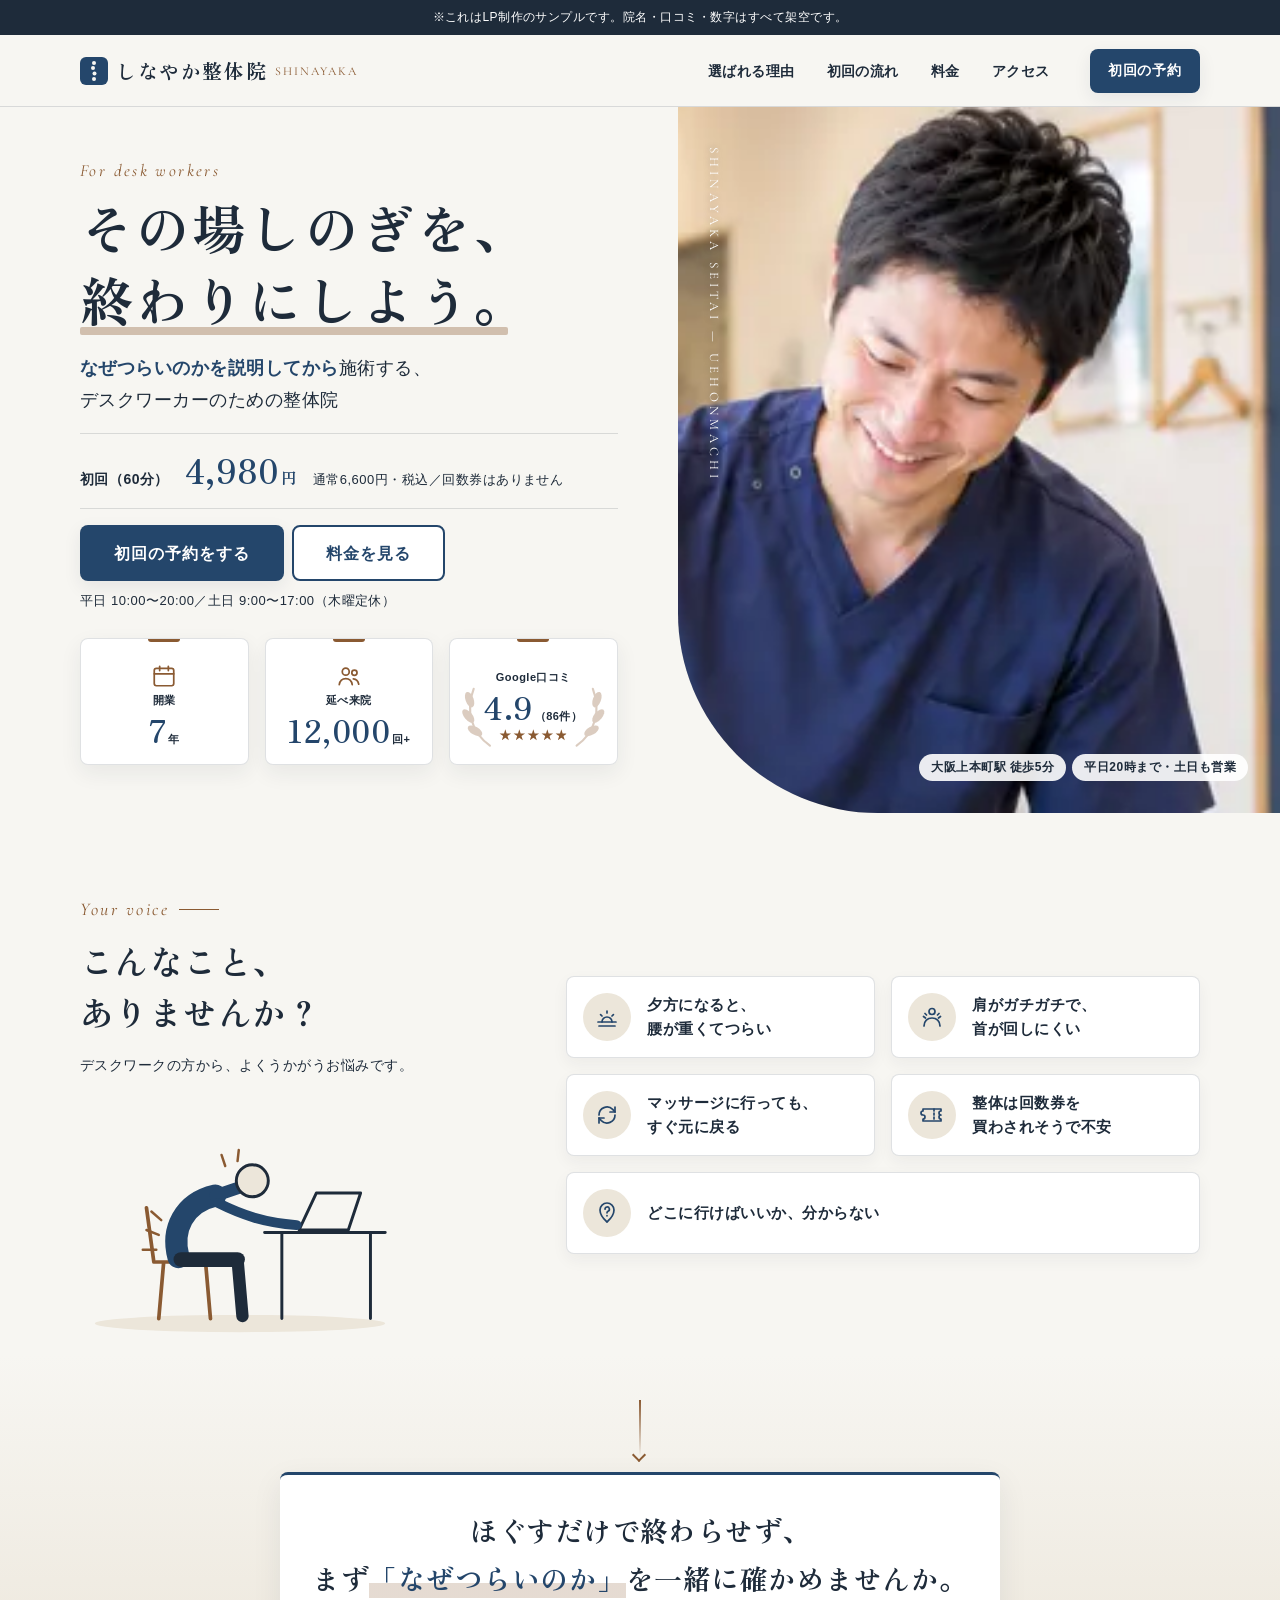
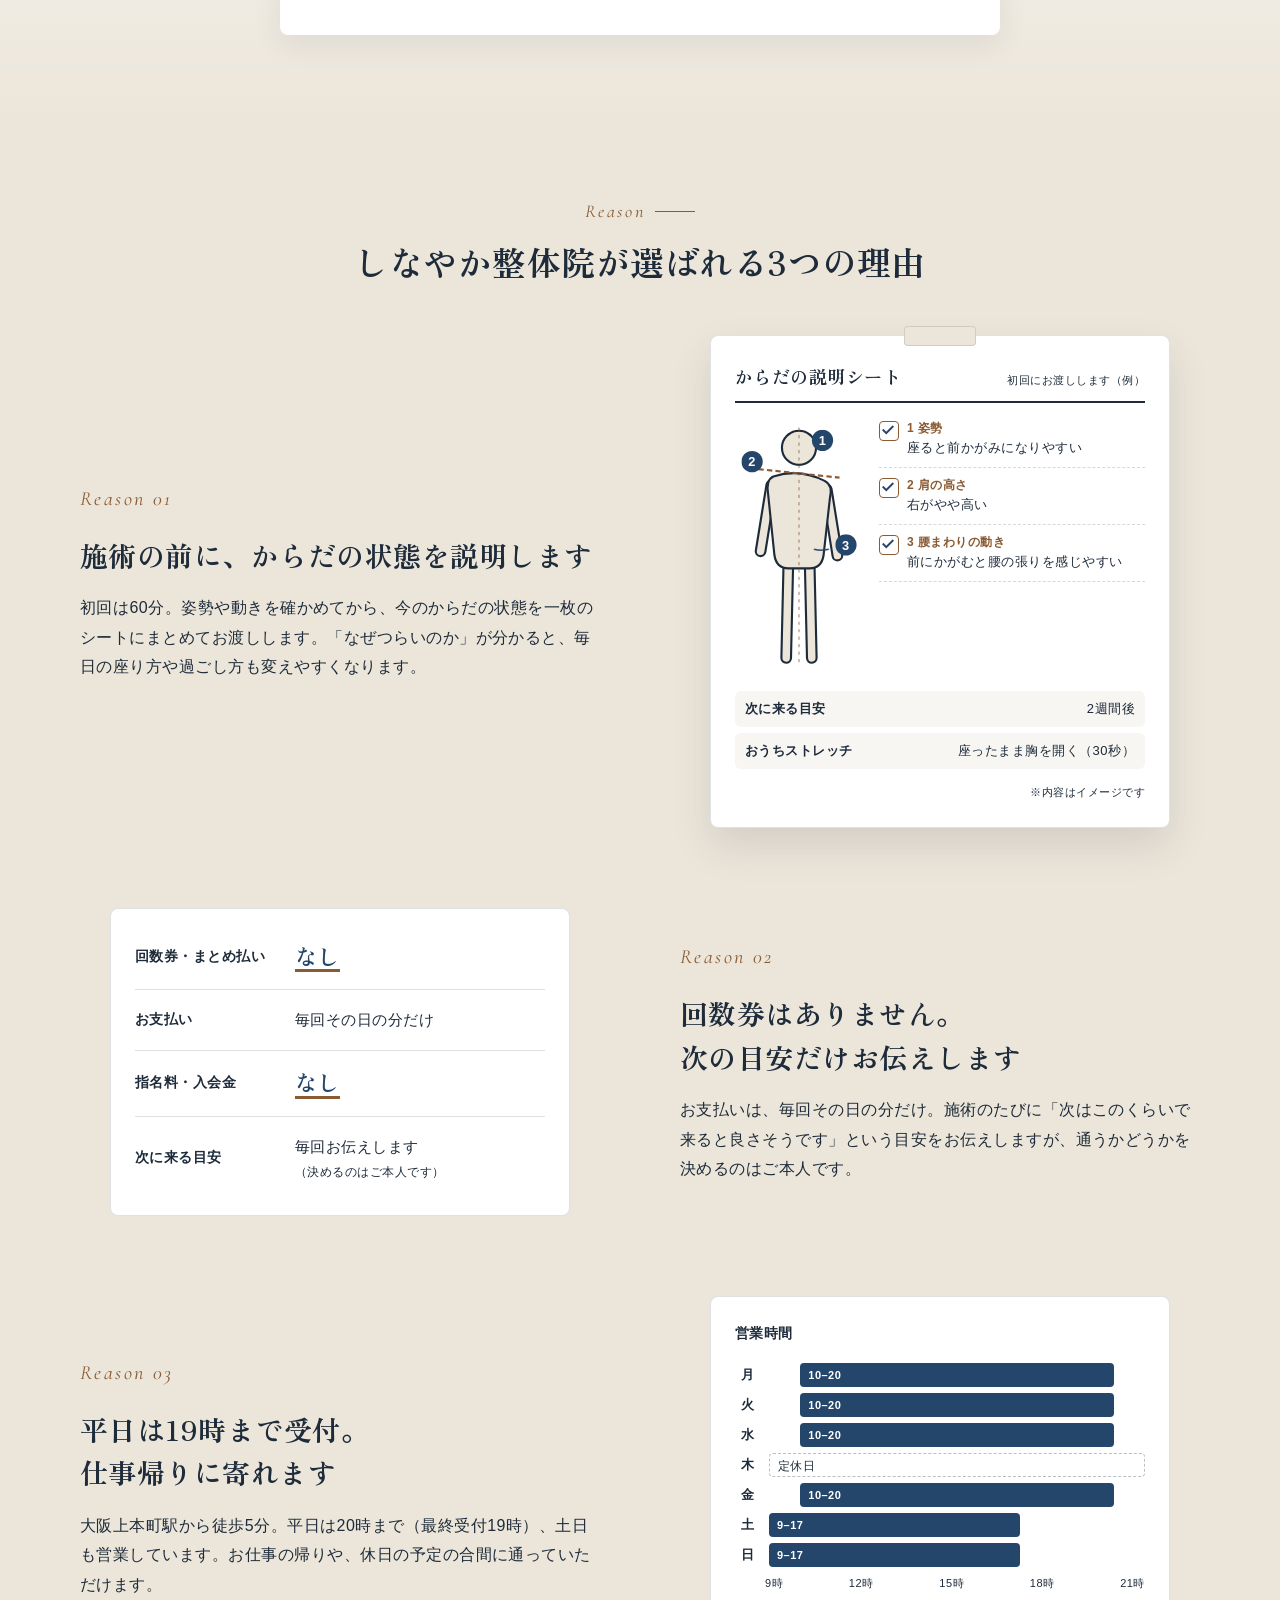
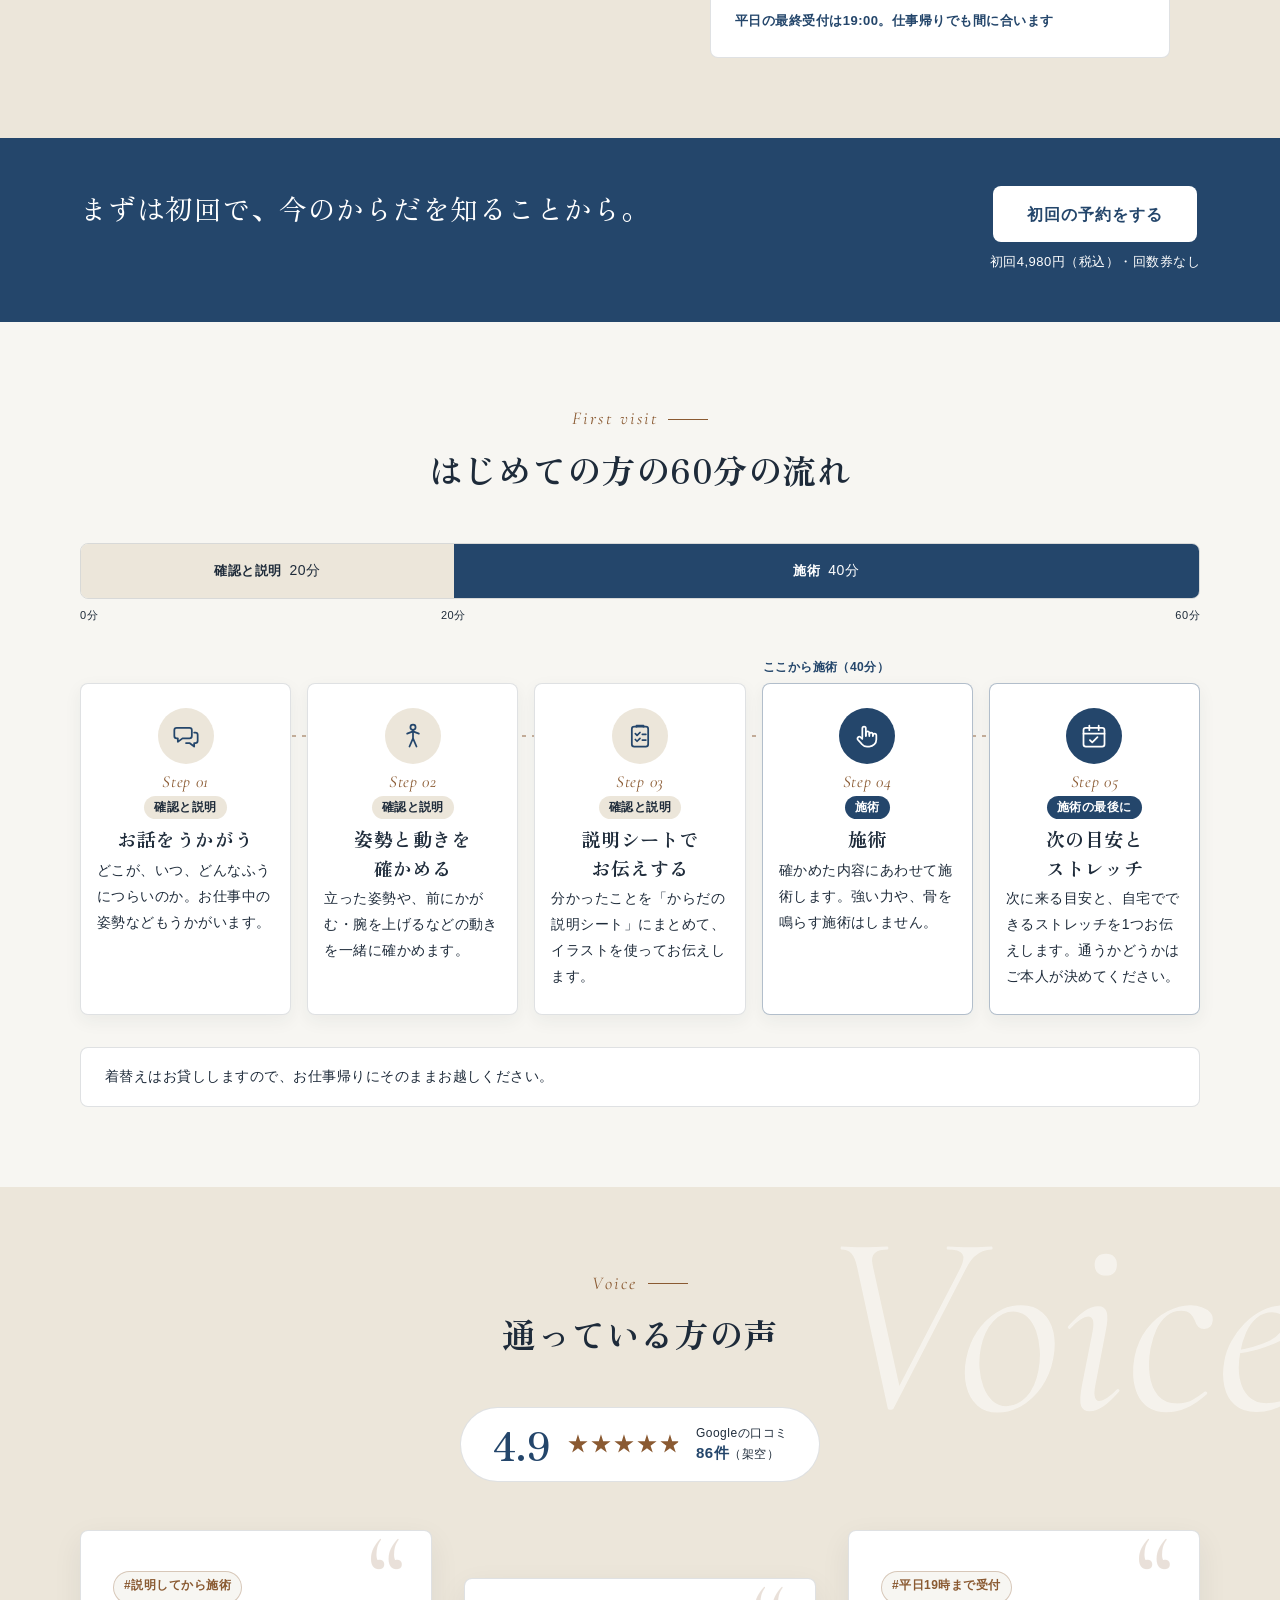
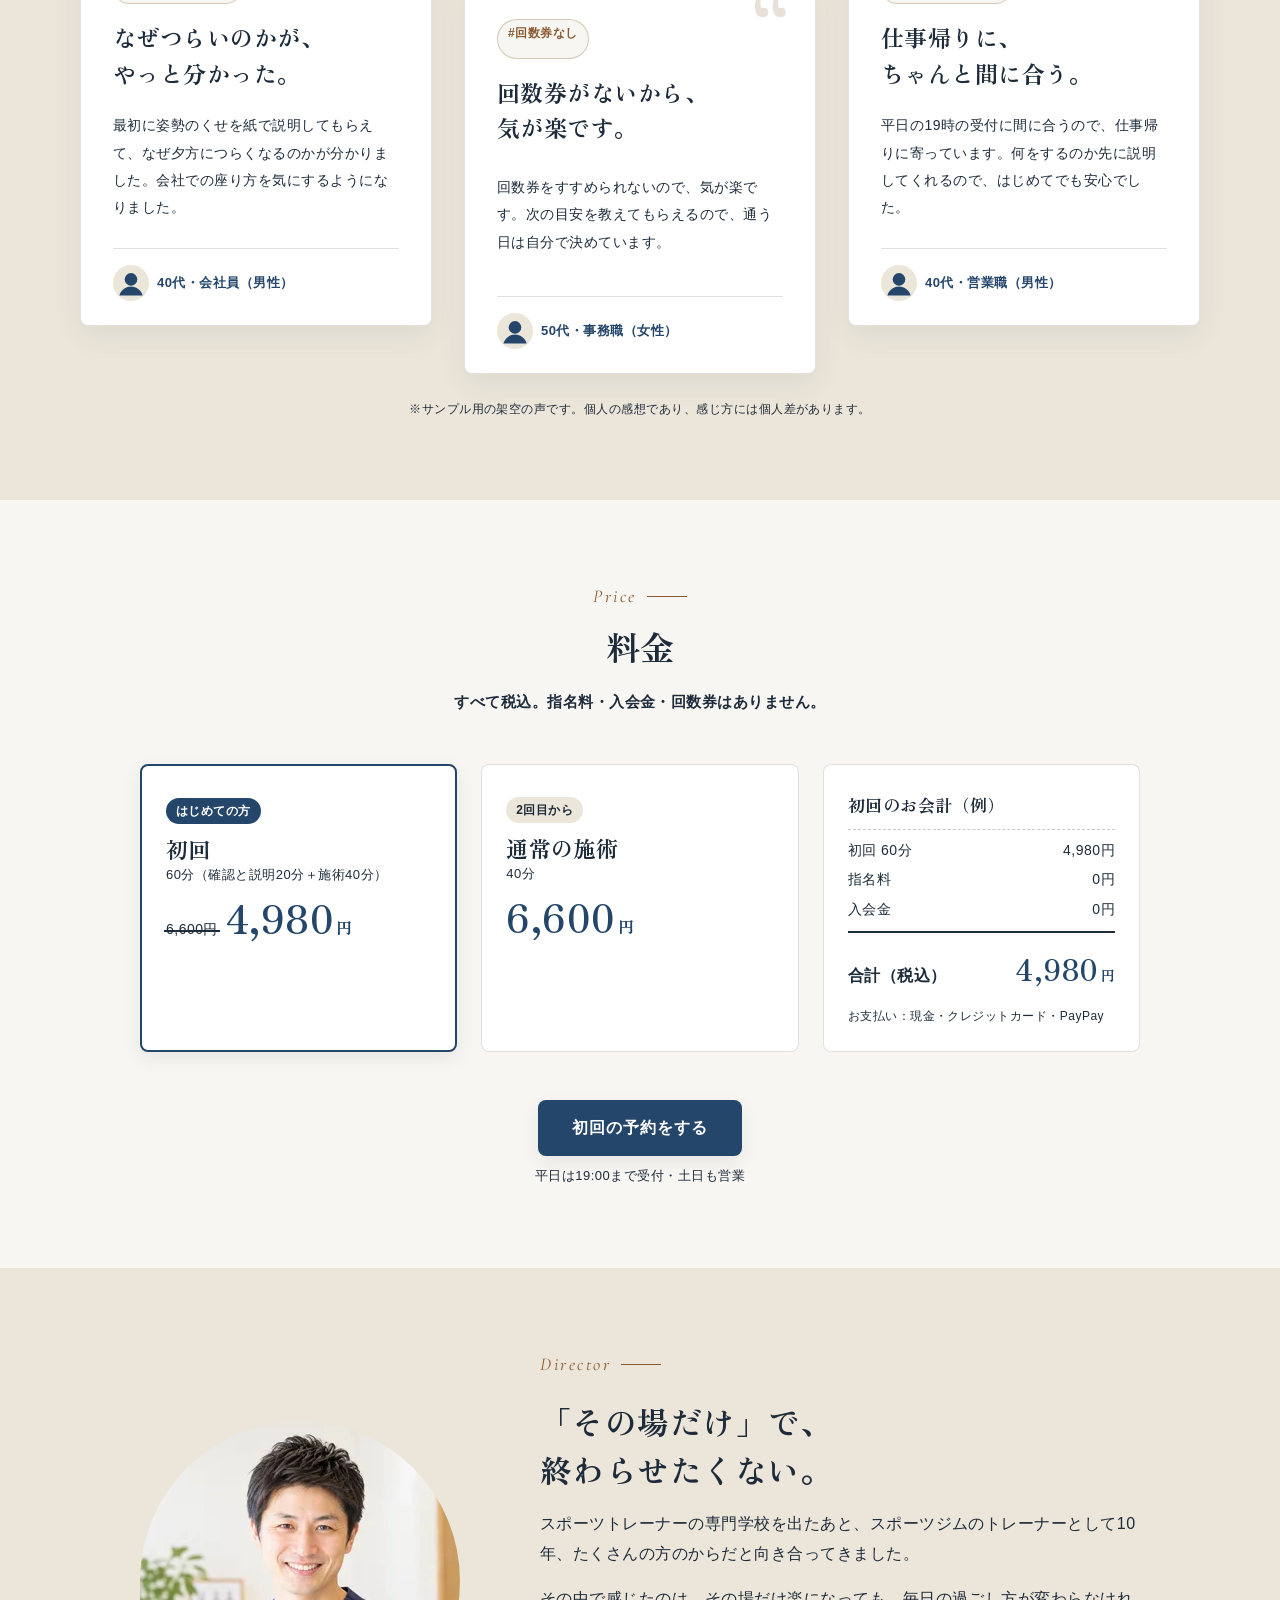
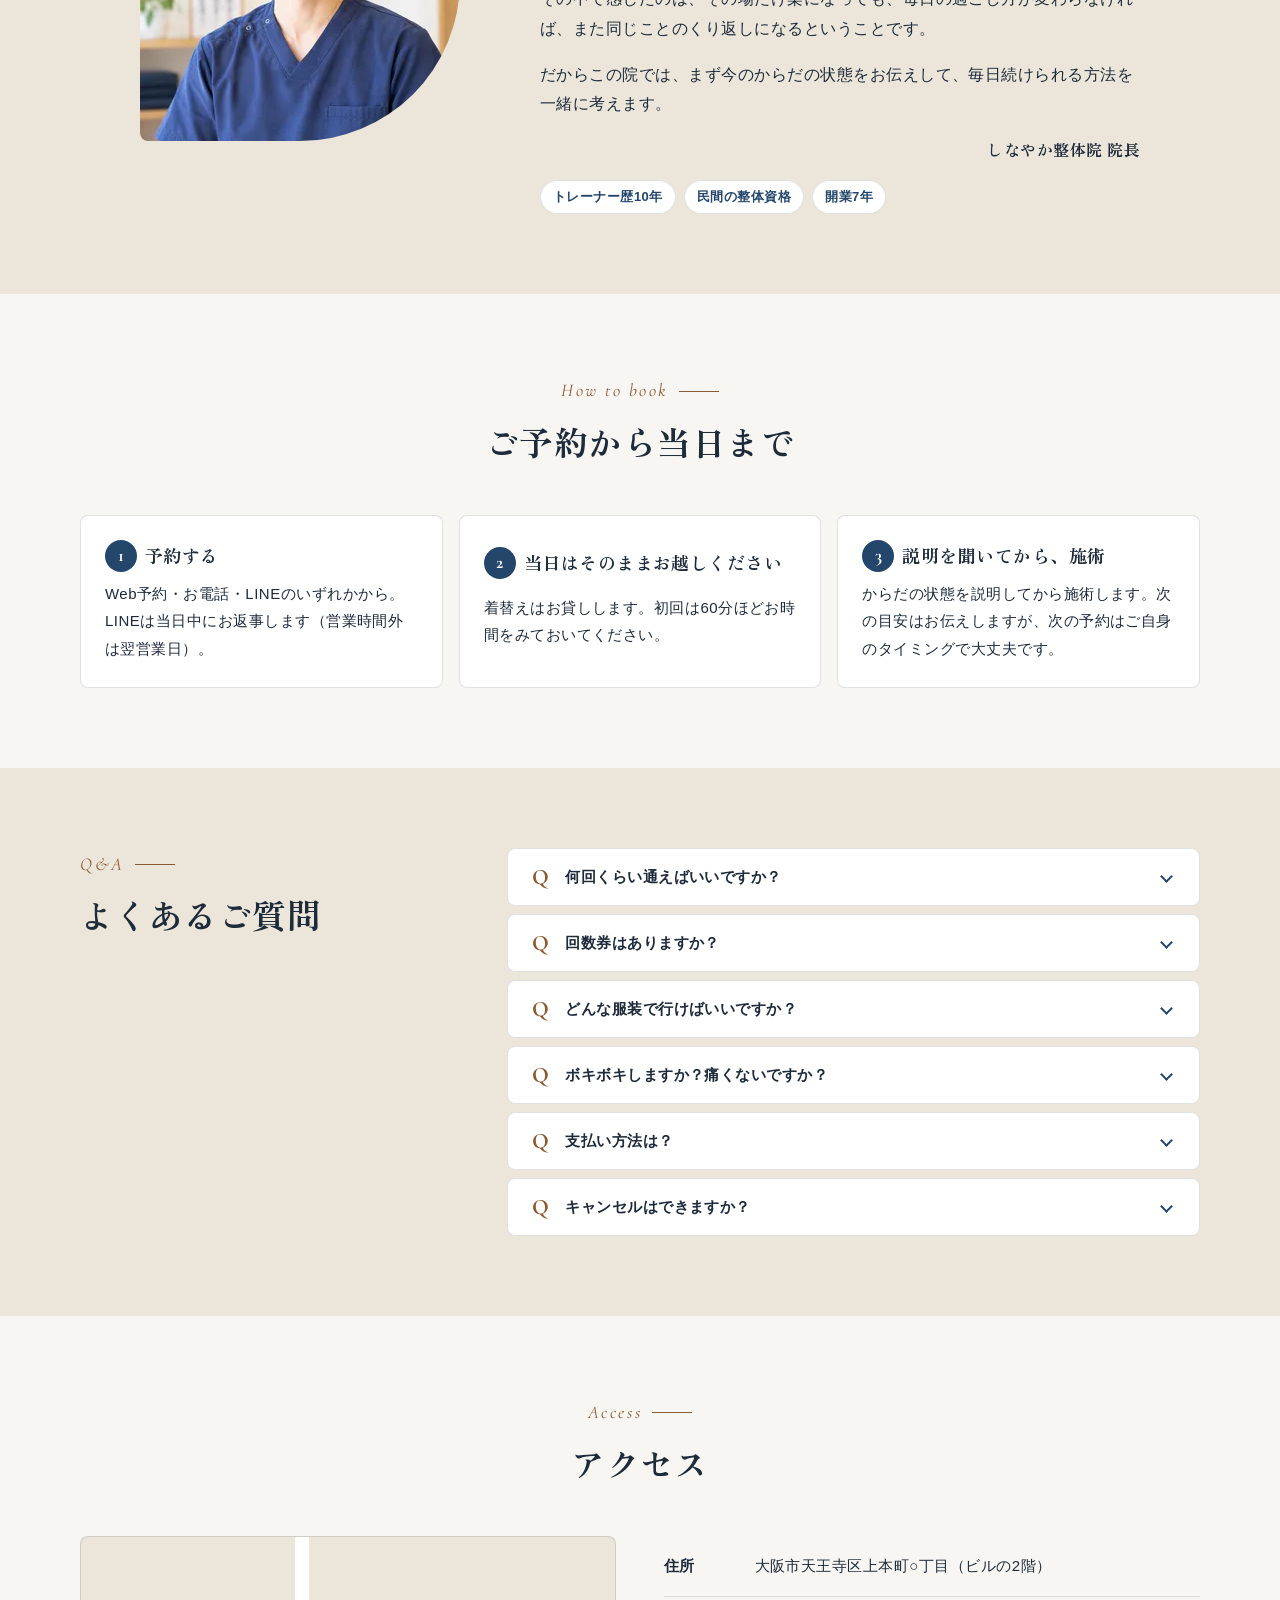
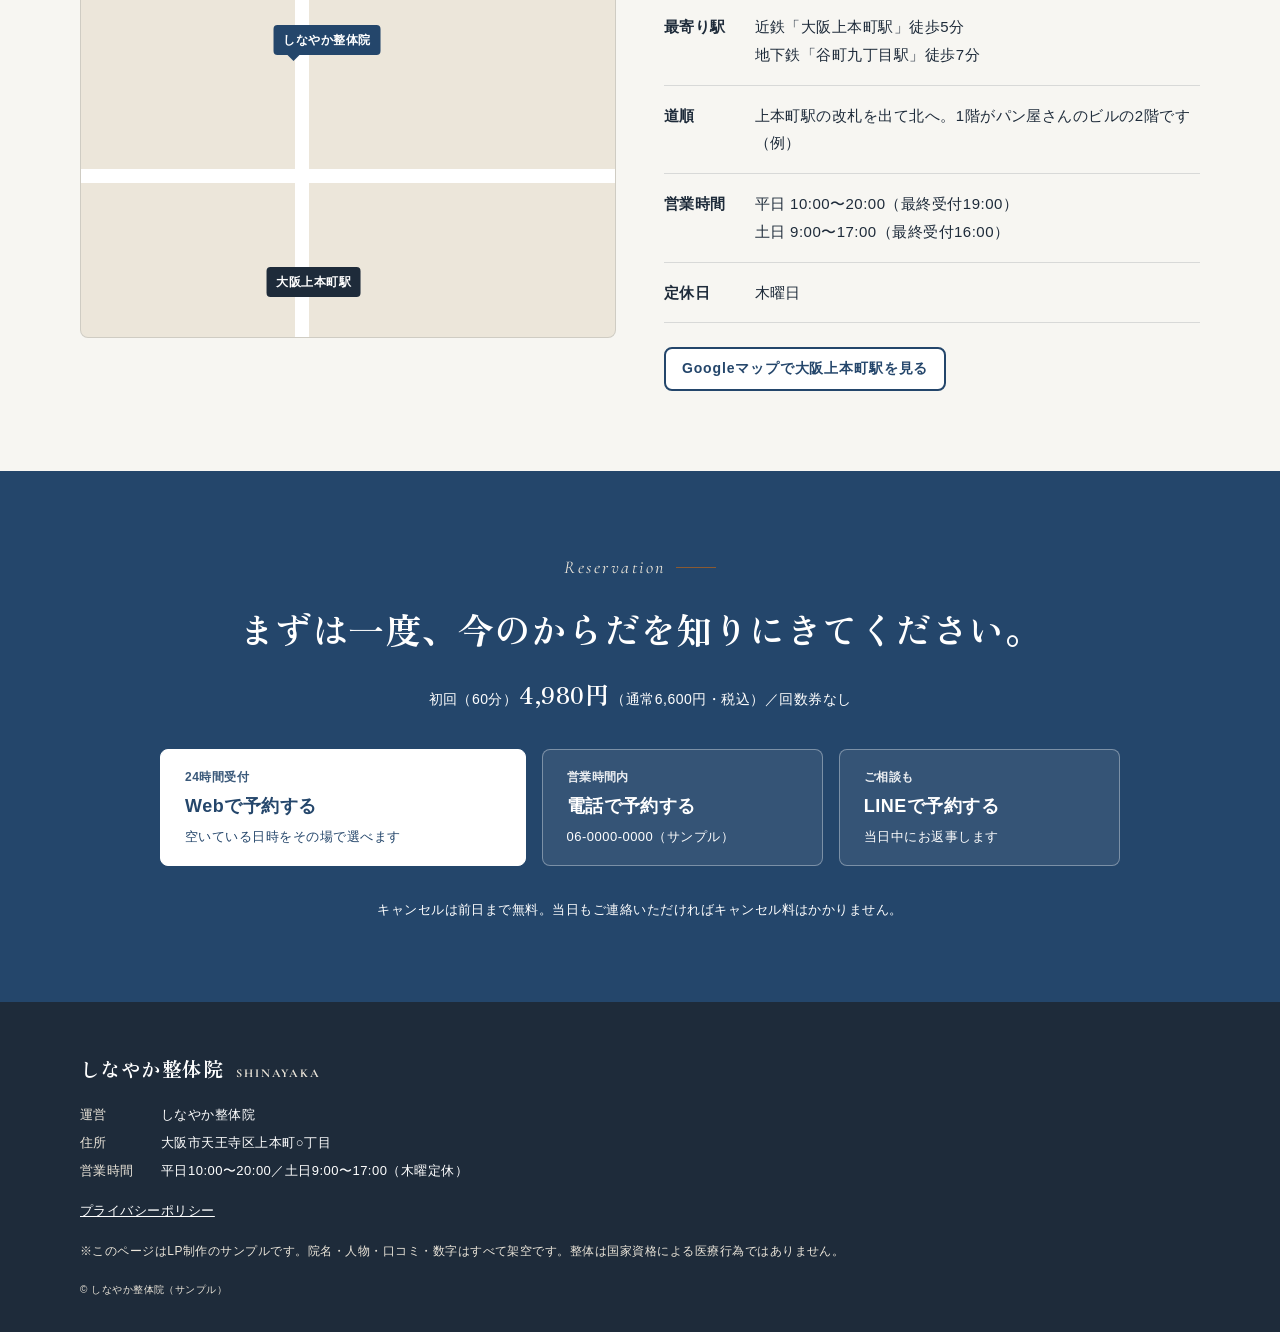
==== commit 3c20cf51: "Update OGP meta tags with URLs" ====
--- a/hirameki-lp/index.html
+++ b/hirameki-lp/index.html
@@ -10,8 +10,8 @@
   <meta property="og:type" content="website">
   <meta property="og:title" content="しなやか整体院（LP制作サンプル）">
   <meta property="og:description" content="説明してから施術する、デスクワーカーのための整体院。※架空のサンプルです">
-  <meta property="og:url" content="">
-  <meta property="og:image" content="img/ogp.jpg">
+  <meta property="og:url" content="https://shinayaka-seitai.vercel.app/">
+  <meta property="og:image" content="https://shinayaka-seitai.vercel.app/img/ogp.jpg">
   <meta name="twitter:card" content="summary_large_image">
   <link rel="icon" href="data:image/svg+xml,%3Csvg xmlns='http://www.w3.org/2000/svg' viewBox='0 0 64 64'%3E%3Crect width='64' height='64' rx='12' fill='%2324466B'/%3E%3Cg fill='%23F7F6F2'%3E%3Ccircle cx='32' cy='14' r='4'/%3E%3Ccircle cx='30' cy='26' r='4'/%3E%3Ccircle cx='33' cy='38' r='4'/%3E%3Ccircle cx='32' cy='50' r='4'/%3E%3C/g%3E%3C/svg%3E">
   <link rel="preconnect" href="https://fonts.googleapis.com">
